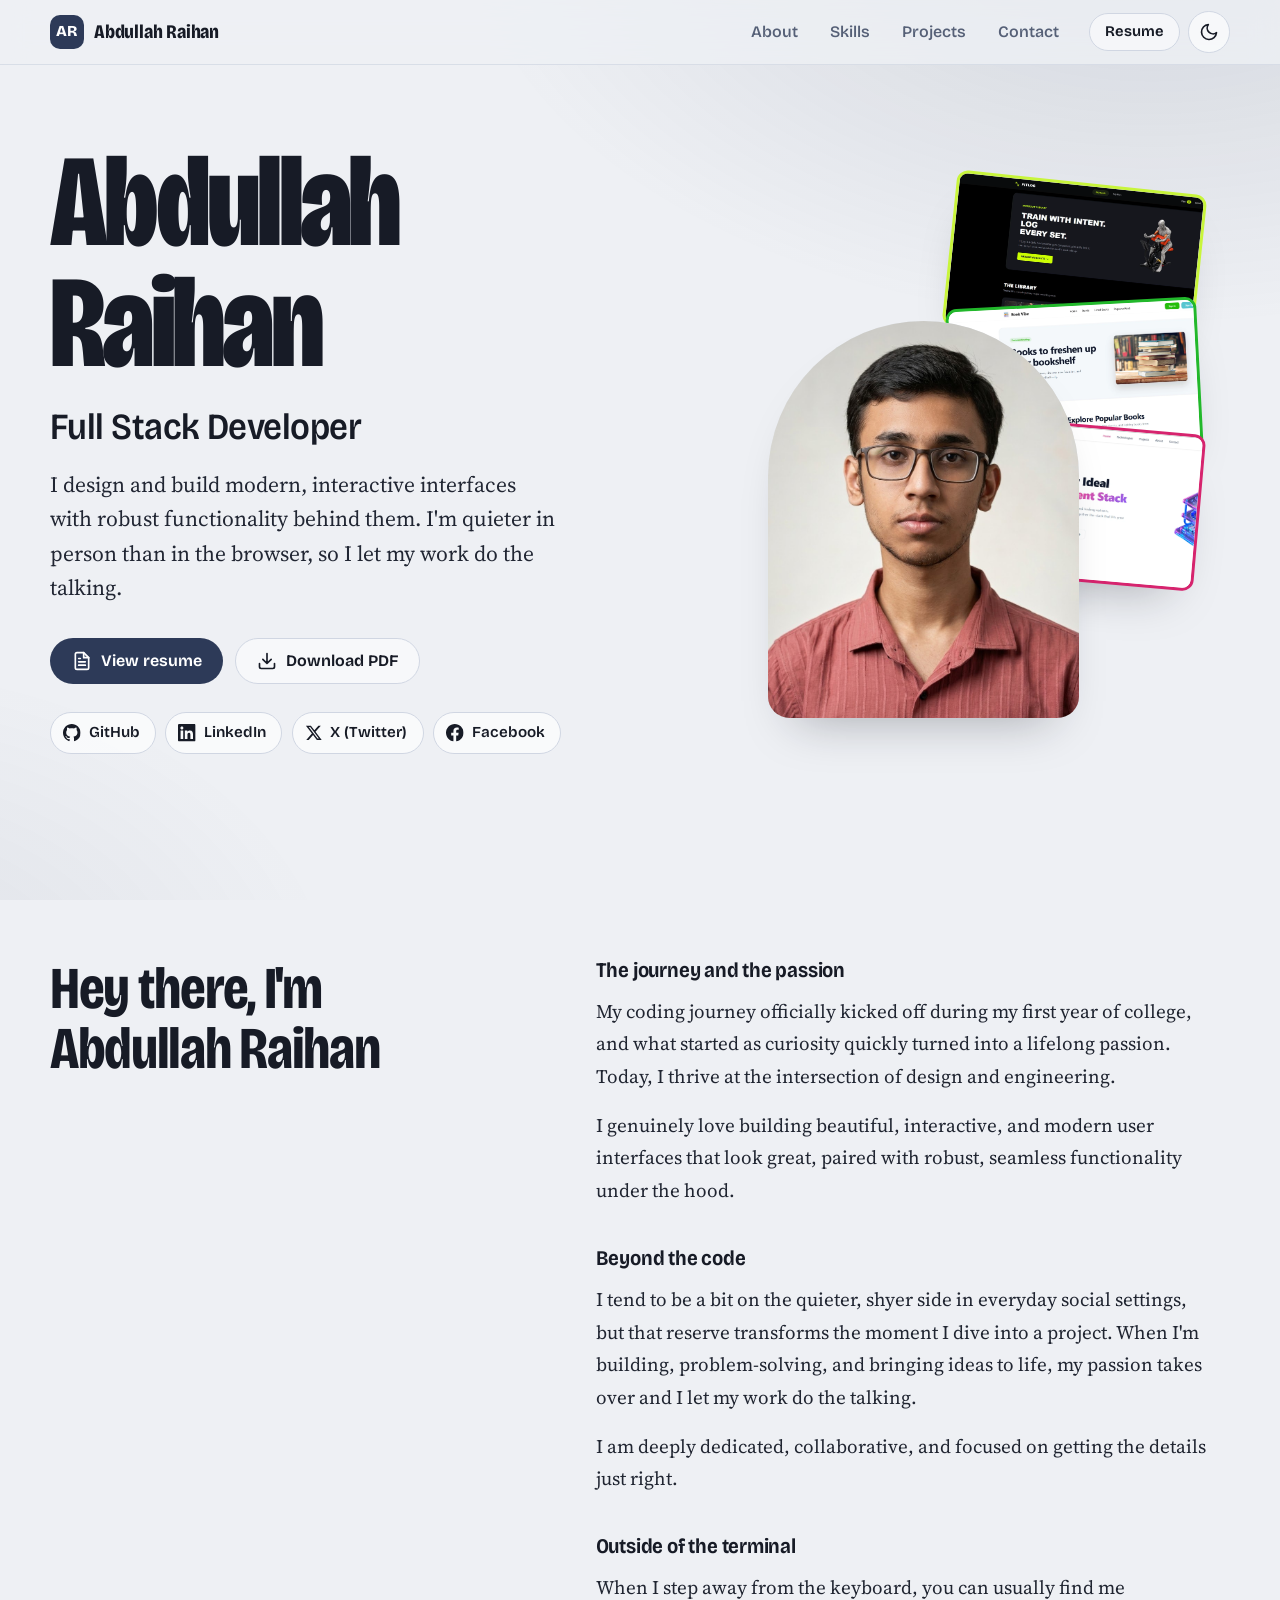
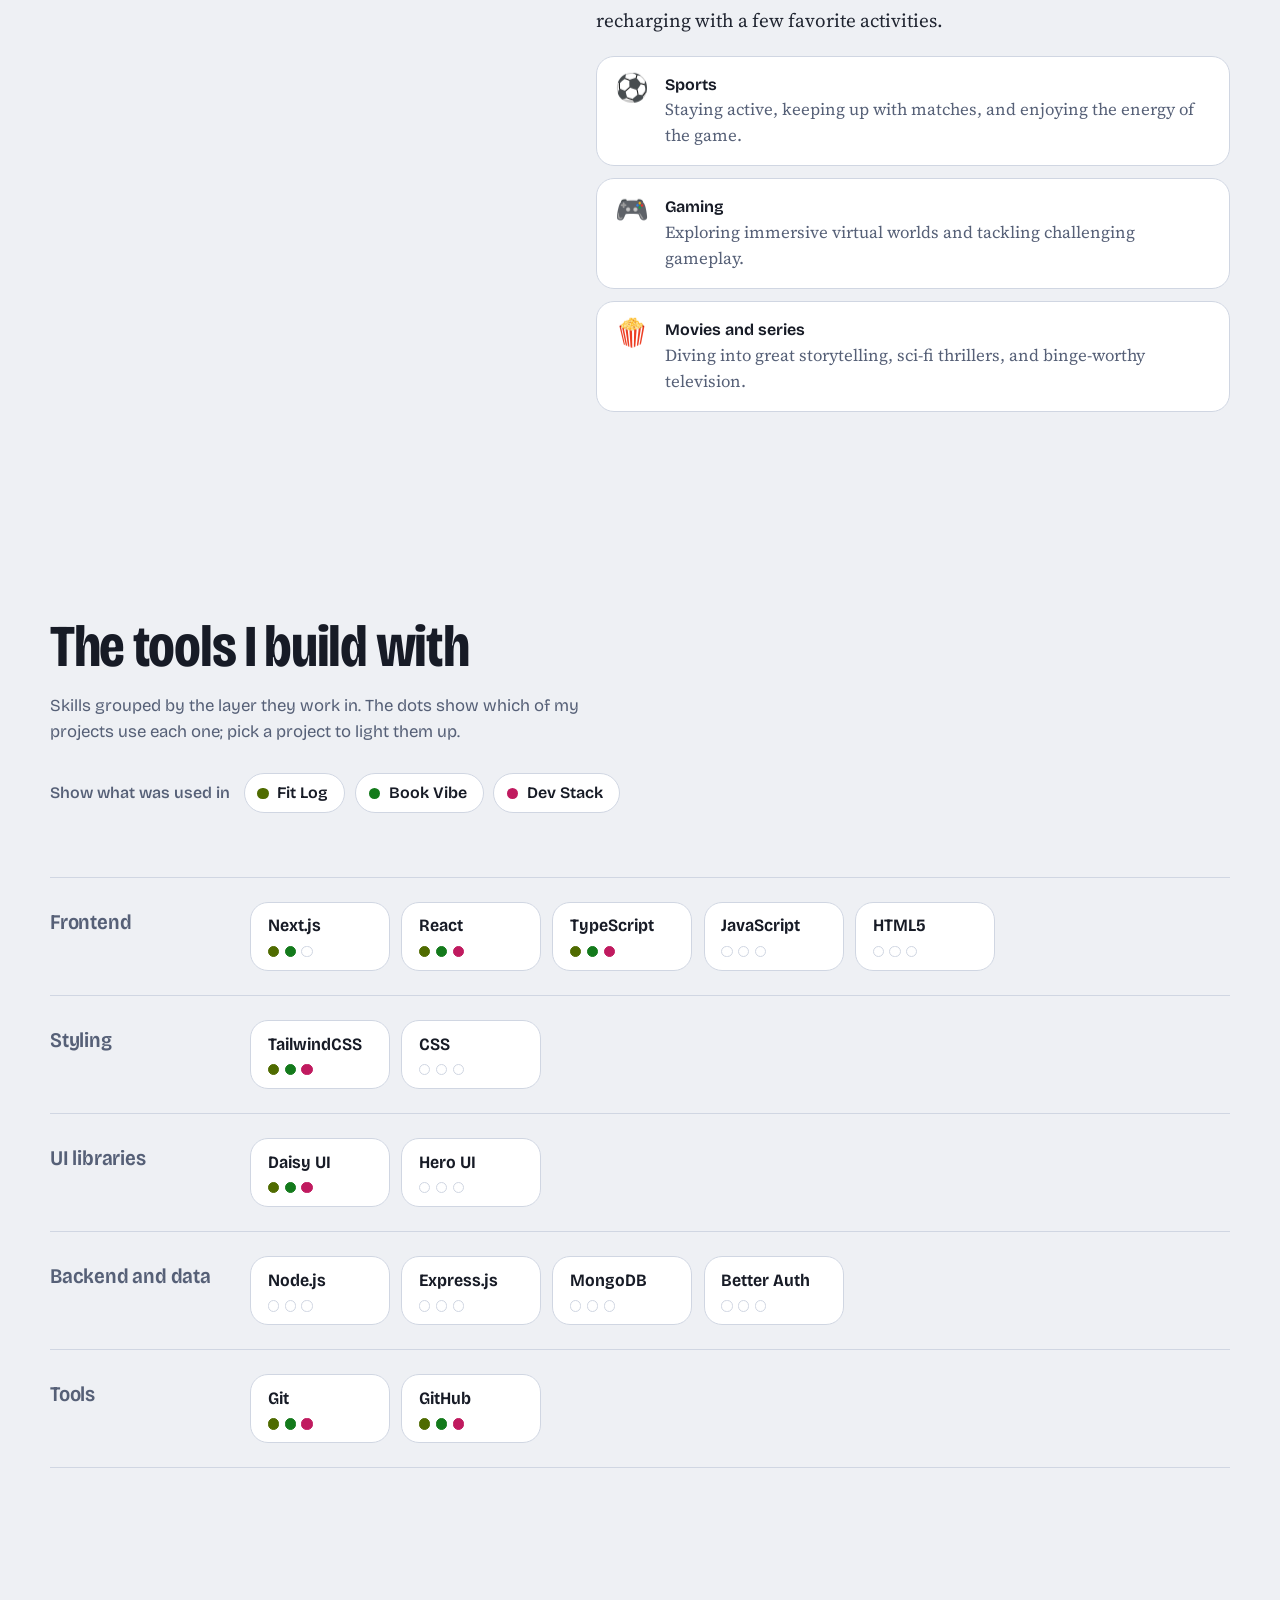
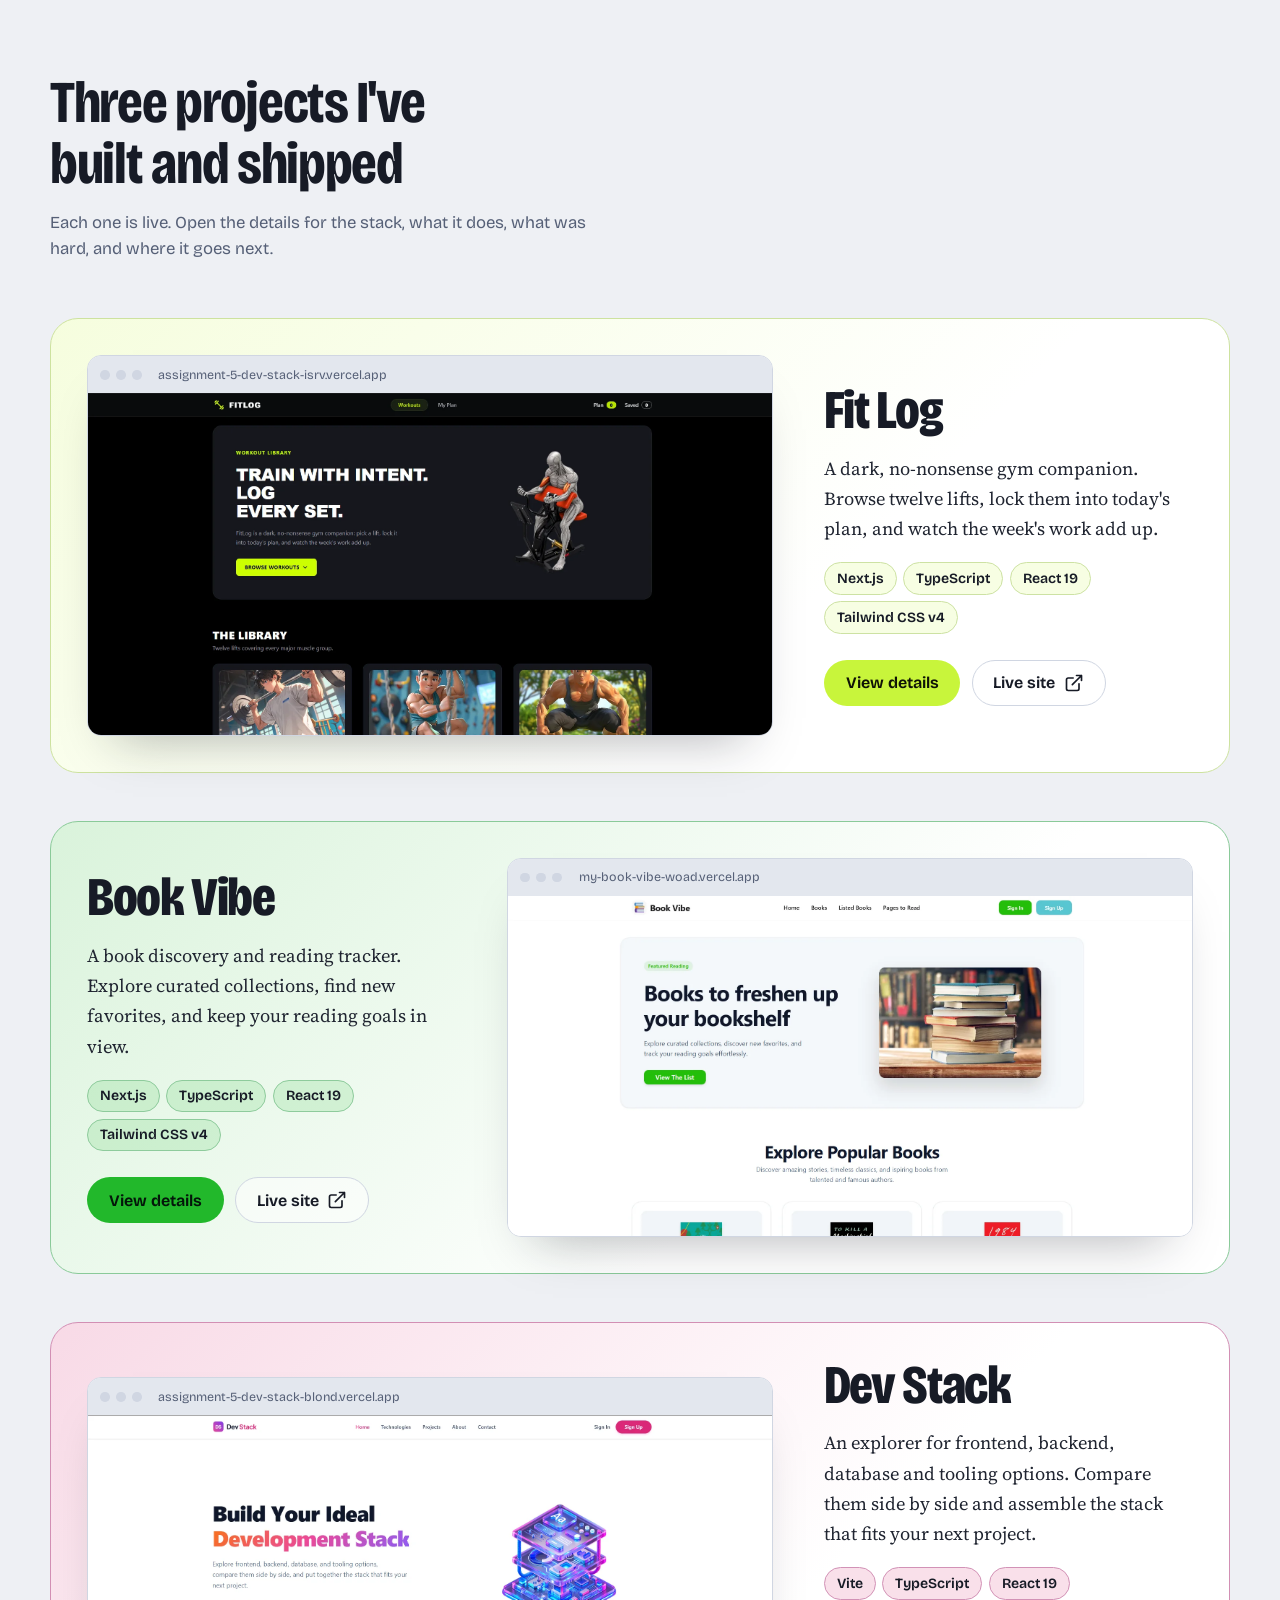
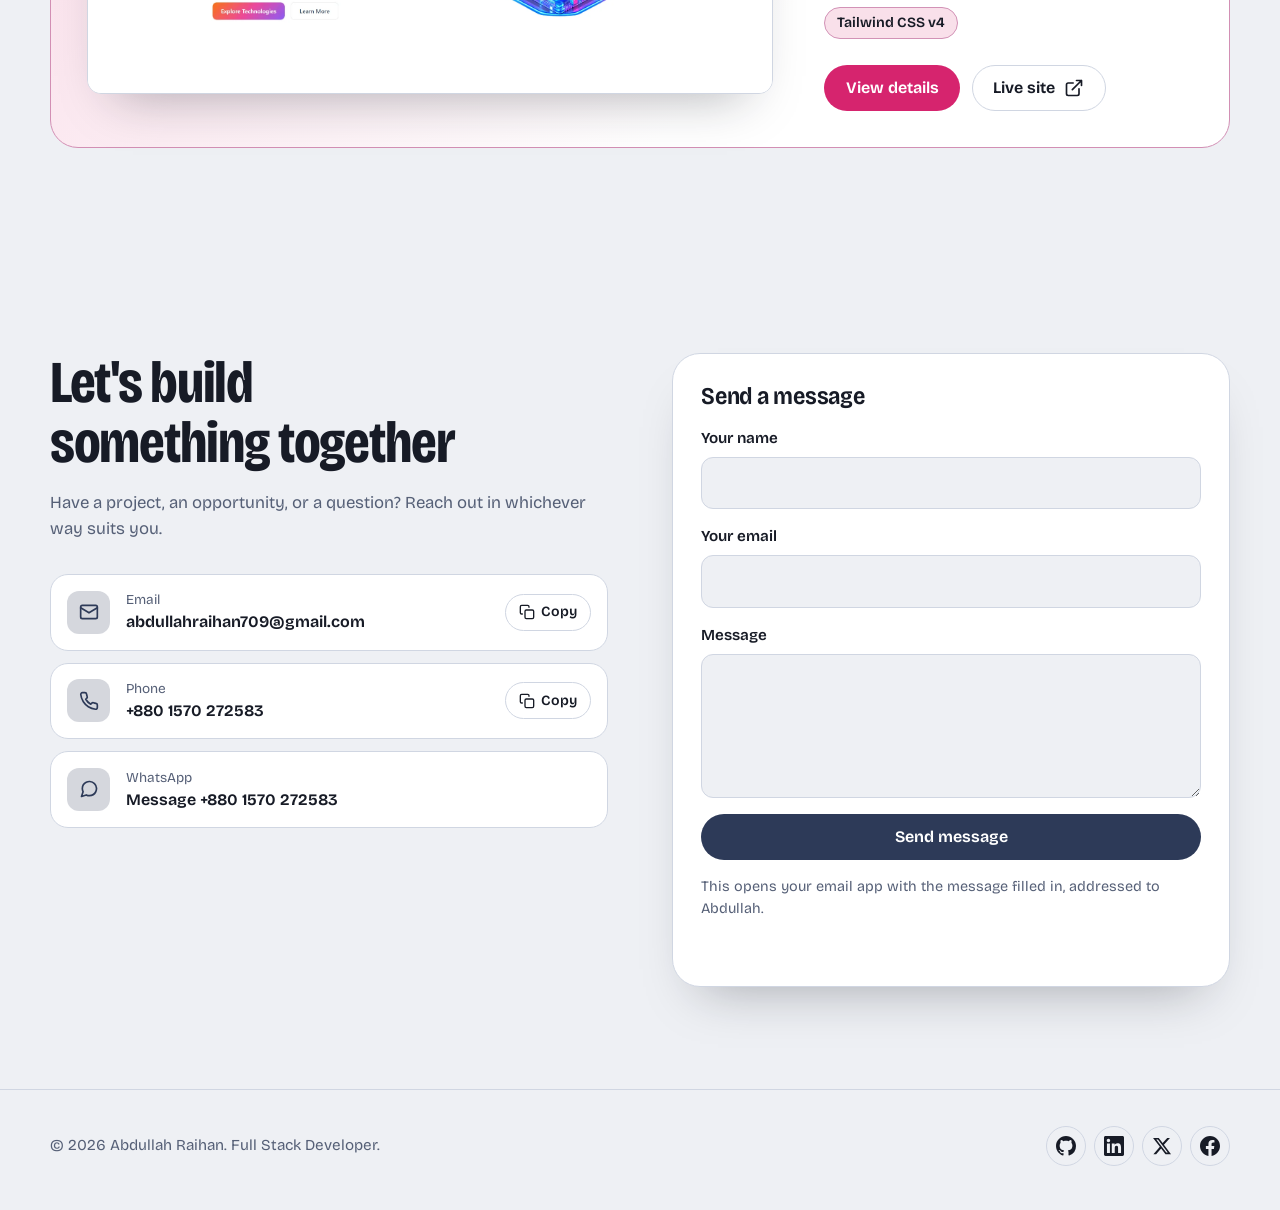
==== public/index.html @ cc7318bb "Version-1" ====
<!doctype html>
<html lang="en" data-theme="dark" data-accent="neutral">
<head>
  <meta charset="utf-8">
  <meta name="viewport" content="width=device-width, initial-scale=1">
  <title>Abdullah Raihan | Full Stack Developer</title>
  <meta name="description" content="Portfolio of Abdullah Raihan, a Full Stack Developer who builds modern, interactive interfaces with Next.js, React and TypeScript. See Fit Log, Book Vibe and Dev Stack.">
  <meta name="theme-color" content="#12151d">
  <meta property="og:type" content="website">
  <meta property="og:title" content="Abdullah Raihan | Full Stack Developer">
  <meta property="og:description" content="Modern, interactive interfaces with robust functionality behind them. Projects: Fit Log, Book Vibe, Dev Stack.">
  <meta name="twitter:card" content="summary">
  <link rel="icon" href="data:image/svg+xml,%3Csvg xmlns='http://www.w3.org/2000/svg' viewBox='0 0 64 64'%3E%3Crect width='64' height='64' rx='14' fill='%232d3a58'/%3E%3Ctext x='32' y='43' font-family='Arial,sans-serif' font-size='30' font-weight='700' text-anchor='middle' fill='white'%3EAR%3C/text%3E%3C/svg%3E">

  <script>
    /* Set the theme before first paint so there is no flash. */
    (function () {
      try {
        var t = localStorage.getItem("theme");
        if (!t) t = matchMedia("(prefers-color-scheme: light)").matches ? "light" : "dark";
        document.documentElement.dataset.theme = t;
      } catch (e) {}
    })();
  </script>
  <link rel="preconnect" href="https://fonts.googleapis.com">
  <link rel="preconnect" href="https://fonts.gstatic.com" crossorigin>
  <link href="https://fonts.googleapis.com/css2?family=Bricolage+Grotesque:opsz,wdth,wght@12..96,75..100,200..800&family=Source+Serif+4:opsz,wght@8..60,400..700&display=swap" rel="stylesheet">
  <link rel="stylesheet" href="assets/styles.css">

  <script type="application/ld+json">
  {
    "@context": "https://schema.org",
    "@type": "Person",
    "name": "Abdullah Raihan",
    "jobTitle": "Full Stack Developer",
    "email": "mailto:abdullahraihan709@gmail.com",
    "image": "My-Profile-photo.jpg",
    "sameAs": [
      "https://github.com/abdullahraihan709-maker",
      "https://www.linkedin.com/in/abdullah-raihan-bd",
      "https://x.com/AbDuLlAhRM07",
      "https://www.facebook.com/abdullah.raihan.5055"
    ]
  }
  </script>
</head>
<body>
  <svg id="sprite" xmlns="http://www.w3.org/2000/svg" width="0" height="0" style="position:absolute" aria-hidden="true" focusable="false">
    <symbol id="i-github" viewBox="0 0 16 16"><path d="M8 0C3.58 0 0 3.58 0 8c0 3.54 2.29 6.53 5.47 7.59.4.07.55-.17.55-.38 0-.19-.01-.82-.01-1.49-2.01.37-2.53-.49-2.69-.94-.09-.23-.48-.94-.82-1.13-.28-.15-.68-.52-.01-.53.63-.01 1.08.58 1.23.82.72 1.21 1.87.87 2.33.66.07-.52.28-.87.51-1.07-1.78-.2-3.64-.89-3.64-3.95 0-.87.31-1.59.82-2.15-.08-.2-.36-1.02.08-2.12 0 0 .67-.21 2.2.82.64-.18 1.32-.27 2-.27.68 0 1.36.09 2 .27 1.53-1.04 2.2-.82 2.2-.82.44 1.1.16 1.92.08 2.12.51.56.82 1.27.82 2.15 0 3.07-1.87 3.75-3.65 3.95.29.25.54.73.54 1.48 0 1.07-.01 1.93-.01 2.2 0 .21.15.46.55.38A8.013 8.013 0 0016 8c0-4.42-3.58-8-8-8z"/></symbol>
    <symbol id="i-linkedin" viewBox="0 0 24 24"><path d="M20.447 20.452h-3.554v-5.569c0-1.328-.027-3.037-1.852-3.037-1.853 0-2.136 1.445-2.136 2.939v5.667H9.351V9h3.414v1.561h.046c.477-.9 1.637-1.85 3.37-1.85 3.601 0 4.267 2.37 4.267 5.455v6.286zM5.337 7.433c-1.144 0-2.063-.926-2.063-2.065 0-1.138.92-2.063 2.063-2.063 1.14 0 2.064.925 2.064 2.063 0 1.139-.925 2.065-2.064 2.065zm1.782 13.019H3.555V9h3.564v11.452zM22.225 0H1.771C.792 0 0 .774 0 1.729v20.542C0 23.227.792 24 1.771 24h20.451C23.2 24 24 23.227 24 22.271V1.729C24 .774 23.2 0 22.222 0h.003z"/></symbol>
    <symbol id="i-x" viewBox="0 0 24 24"><path d="M18.244 2.25h3.308l-7.227 8.26 8.502 11.24H16.17l-5.214-6.817L4.99 21.75H1.68l7.73-8.835L1.254 2.25H8.08l4.713 6.231zm-1.161 17.52h1.833L7.084 4.126H5.117z"/></symbol>
    <symbol id="i-facebook" viewBox="0 0 24 24"><path d="M24 12.073c0-6.627-5.373-12-12-12s-12 5.373-12 12c0 5.99 4.388 10.954 10.125 11.854v-8.385H7.078v-3.47h3.047V9.43c0-3.007 1.792-4.669 4.533-4.669 1.312 0 2.686.235 2.686.235v2.953H15.83c-1.491 0-1.956.925-1.956 1.874v2.25h3.328l-.532 3.47h-2.796v8.385C19.612 23.027 24 18.062 24 12.073z"/></symbol>
    <symbol id="i-mail" viewBox="0 0 24 24"><rect x="2" y="4" width="20" height="16" rx="2"/><path d="m22 7-10 6L2 7"/></symbol>
    <symbol id="i-phone" viewBox="0 0 24 24"><path d="M22 16.92v3a2 2 0 0 1-2.18 2 19.79 19.79 0 0 1-8.63-3.07 19.5 19.5 0 0 1-6-6 19.79 19.79 0 0 1-3.07-8.67A2 2 0 0 1 4.11 2h3a2 2 0 0 1 2 1.72 12.84 12.84 0 0 0 .7 2.81 2 2 0 0 1-.45 2.11L8.09 9.91a16 16 0 0 0 6 6l1.27-1.27a2 2 0 0 1 2.11-.45 12.84 12.84 0 0 0 2.81.7A2 2 0 0 1 22 16.92z"/></symbol>
    <symbol id="i-chat" viewBox="0 0 24 24"><path d="M21 11.5a8.38 8.38 0 0 1-.9 3.8 8.5 8.5 0 0 1-7.6 4.7 8.38 8.38 0 0 1-3.8-.9L3 21l1.9-5.7a8.38 8.38 0 0 1-.9-3.8 8.5 8.5 0 0 1 4.7-7.6 8.38 8.38 0 0 1 3.8-.9h.5a8.48 8.48 0 0 1 8 8v.5z"/></symbol>
    <symbol id="i-sun" viewBox="0 0 24 24"><circle cx="12" cy="12" r="4"/><path d="M12 2v2M12 20v2M4.93 4.93l1.41 1.41M17.66 17.66l1.41 1.41M2 12h2M20 12h2M6.34 17.66l-1.41 1.41M19.07 4.93l-1.41 1.41"/></symbol>
    <symbol id="i-moon" viewBox="0 0 24 24"><path d="M21 12.79A9 9 0 1 1 11.21 3 7 7 0 0 0 21 12.79z"/></symbol>
    <symbol id="i-menu" viewBox="0 0 24 24"><path d="M3 6h18M3 12h18M3 18h18"/></symbol>
    <symbol id="i-close" viewBox="0 0 24 24"><path d="M18 6 6 18M6 6l12 12"/></symbol>
    <symbol id="i-external" viewBox="0 0 24 24"><path d="M18 13v6a2 2 0 0 1-2 2H5a2 2 0 0 1-2-2V8a2 2 0 0 1 2-2h6M15 3h6v6M10 14 21 3"/></symbol>
    <symbol id="i-copy" viewBox="0 0 24 24"><rect x="9" y="9" width="13" height="13" rx="2"/><path d="M5 15H4a2 2 0 0 1-2-2V4a2 2 0 0 1 2-2h9a2 2 0 0 1 2 2v1"/></symbol>
    <symbol id="i-check" viewBox="0 0 24 24"><path d="M20 6 9 17l-5-5"/></symbol>
    <symbol id="i-download" viewBox="0 0 24 24"><path d="M21 15v4a2 2 0 0 1-2 2H5a2 2 0 0 1-2-2v-4M7 10l5 5 5-5M12 15V3"/></symbol>
    <symbol id="i-file" viewBox="0 0 24 24"><path d="M14 2H6a2 2 0 0 0-2 2v16a2 2 0 0 0 2 2h12a2 2 0 0 0 2-2V8z"/><path d="M14 2v6h6M16 13H8M16 17H8M10 9H8"/></symbol>
    <symbol id="i-up" viewBox="0 0 24 24"><path d="M12 19V5M5 12l7-7 7 7"/></symbol>
    <symbol id="i-back" viewBox="0 0 24 24"><path d="M19 12H5M12 19l-7-7 7-7"/></symbol>
  </svg>

  <a class="skip" href="#main">Skip to content</a>

  <header class="nav" data-nav>
    <div class="container nav__inner">
      <a class="brand" href="#home" aria-label="Abdullah Raihan, back to top">
        <span class="brand__mark" aria-hidden="true">AR</span>
        <span>Abdullah Raihan</span>
      </a>

      <ul class="nav__links" id="site-menu">
        <li><a href="#about">About</a></li>
        <li><a href="#skills">Skills</a></li>
        <li><a href="#projects">Projects</a></li>
        <li><a href="#contact">Contact</a></li>
      </ul>

      <div class="nav__actions">
        <a class="btn btn--ghost btn--small nav__resume" href="Abdullah-Raihan-Resume.pdf" target="_blank" rel="noopener">Resume</a>
        <button class="icon-btn theme-toggle" type="button" data-theme-toggle aria-label="Dark theme" aria-pressed="true">
          <svg class="icon icon--sun" aria-hidden="true"><use href="#i-sun"/></svg>
          <svg class="icon icon--moon" aria-hidden="true"><use href="#i-moon"/></svg>
        </button>
        <button class="icon-btn menu-btn" type="button" data-menu-toggle aria-expanded="false" aria-controls="site-menu" aria-label="Menu">
          <svg class="icon icon--menu" aria-hidden="true"><use href="#i-menu"/></svg>
          <svg class="icon icon--close" aria-hidden="true"><use href="#i-close"/></svg>
        </button>
      </div>
    </div>
  </header>

  <main id="main">
    <!-- Hero -->
    <section class="hero" id="home" data-accent-zone="neutral" data-nav-section>
      <div class="container hero__grid">
        <div class="hero__copy">
          <h1 class="display hero__name"><span>Abdullah</span><span>Raihan</span></h1>
          <p class="hero__role">Full Stack Developer</p>
          <p class="lede">I design and build modern, interactive interfaces with robust functionality behind them. I'm quieter in person than in the browser, so I let my work do the talking.</p>

          <div class="hero__actions">
            <a class="btn btn--primary" href="Abdullah-Raihan-Resume.pdf" target="_blank" rel="noopener">
              <svg class="icon" aria-hidden="true"><use href="#i-file"/></svg>View resume
            </a>
            <a class="btn btn--ghost" href="Abdullah-Raihan-Resume.pdf" download="Abdullah-Raihan-Resume.pdf">
              <svg class="icon" aria-hidden="true"><use href="#i-download"/></svg>Download PDF
            </a>
          </div>

          <ul class="social" aria-label="Social links">
            <li><a href="https://github.com/abdullahraihan709-maker" target="_blank" rel="noopener"><svg class="icon icon--fill" aria-hidden="true"><use href="#i-github"/></svg>GitHub</a></li>
            <li><a href="https://www.linkedin.com/in/abdullah-raihan-bd" target="_blank" rel="noopener"><svg class="icon icon--fill" aria-hidden="true"><use href="#i-linkedin"/></svg>LinkedIn</a></li>
            <li><a href="https://x.com/AbDuLlAhRM07" target="_blank" rel="noopener"><svg class="icon icon--fill" aria-hidden="true"><use href="#i-x"/></svg>X (Twitter)</a></li>
            <li><a href="https://www.facebook.com/abdullah.raihan.5055" target="_blank" rel="noopener"><svg class="icon icon--fill" aria-hidden="true"><use href="#i-facebook"/></svg>Facebook</a></li>
          </ul>
        </div>

        <div class="hero__visual">
          <a class="peek peek--1" href="#project-fitlog" data-project="fitlog" aria-label="Jump to the Fit Log project">
            <img src="Project-1-image.webp" alt="" width="1893" height="946">
          </a>
          <a class="peek peek--2" href="#project-bookvibe" data-project="bookvibe" aria-label="Jump to the Book Vibe project">
            <img src="Project-2-image.webp" alt="" width="1891" height="942">
          </a>
          <a class="peek peek--3" href="#project-devstack" data-project="devstack" aria-label="Jump to the Dev Stack project">
            <img src="Project-3-image.webp" alt="" width="1895" height="770">
          </a>
          <figure class="portrait">
            <img src="My-Profile-photo.jpg" alt="Portrait of Abdullah Raihan, wearing glasses and a coral striped shirt" width="896" height="1200" fetchpriority="high">
          </figure>
        </div>
      </div>
    </section>

    <!-- About -->
    <section class="section" id="about" data-accent-zone="neutral" data-nav-section>
      <div class="container about__grid">
        <div class="about__head">
          <h2>Hey there, I'm Abdullah Raihan</h2>
        </div>

        <div class="prose">
          <div class="about__block">
            <h3>The journey and the passion</h3>
            <p>My coding journey officially kicked off during my first year of college, and what started as curiosity quickly turned into a lifelong passion. Today, I thrive at the intersection of design and engineering.</p>
            <p>I genuinely love building beautiful, interactive, and modern user interfaces that look great, paired with robust, seamless functionality under the hood.</p>
          </div>

          <div class="about__block">
            <h3>Beyond the code</h3>
            <p>I tend to be a bit on the quieter, shyer side in everyday social settings, but that reserve transforms the moment I dive into a project. When I'm building, problem-solving, and bringing ideas to life, my passion takes over and I let my work do the talking.</p>
            <p>I am deeply dedicated, collaborative, and focused on getting the details just right.</p>
          </div>

          <div class="about__block">
            <h3>Outside of the terminal</h3>
            <p>When I step away from the keyboard, you can usually find me recharging with a few favorite activities.</p>
            <ul class="hobbies">
              <li><span class="emoji" aria-hidden="true">⚽</span><div><strong>Sports</strong><span>Staying active, keeping up with matches, and enjoying the energy of the game.</span></div></li>
              <li><span class="emoji" aria-hidden="true">🎮</span><div><strong>Gaming</strong><span>Exploring immersive virtual worlds and tackling challenging gameplay.</span></div></li>
              <li><span class="emoji" aria-hidden="true">🍿</span><div><strong>Movies and series</strong><span>Diving into great storytelling, sci-fi thrillers, and binge-worthy television.</span></div></li>
            </ul>
          </div>
        </div>
      </div>
    </section>

    <!-- Skills -->
    <section class="section" id="skills" data-accent-zone="neutral" data-nav-section data-skills>
      <div class="container">
        <div class="section__head">
          <h2>The tools I build with</h2>
          <p class="section__intro">Skills grouped by the layer they work in. The dots show which of my projects use each one; pick a project to light them up.</p>
        </div>

        <div class="legend" role="group" aria-label="Filter skills by project">
          <span class="legend__label">Show what was used in</span>
          <button class="pick" type="button" data-pick="fitlog" data-project="fitlog" aria-pressed="false">Fit Log</button>
          <button class="pick" type="button" data-pick="bookvibe" data-project="bookvibe" aria-pressed="false">Book Vibe</button>
          <button class="pick" type="button" data-pick="devstack" data-project="devstack" aria-pressed="false">Dev Stack</button>
        </div>
        <p class="skills__status" data-skills-status role="status" aria-live="polite"></p>

        <ul class="stack">
          <li class="stack__row">
            <h3 class="stack__label">Frontend</h3>
            <ul class="tiles">
              <li class="tile" data-used="fitlog bookvibe"><span class="tile__name">Next.js</span><span class="tile__dots" aria-hidden="true"></span></li>
              <li class="tile" data-used="fitlog bookvibe devstack"><span class="tile__name">React</span><span class="tile__dots" aria-hidden="true"></span></li>
              <li class="tile" data-used="fitlog bookvibe devstack"><span class="tile__name">TypeScript</span><span class="tile__dots" aria-hidden="true"></span></li>
              <li class="tile" data-used=""><span class="tile__name">JavaScript</span><span class="tile__dots" aria-hidden="true"></span></li>
              <li class="tile" data-used=""><span class="tile__name">HTML5</span><span class="tile__dots" aria-hidden="true"></span></li>
            </ul>
          </li>
          <li class="stack__row">
            <h3 class="stack__label">Styling</h3>
            <ul class="tiles">
              <li class="tile" data-used="fitlog bookvibe devstack"><span class="tile__name">TailwindCSS</span><span class="tile__dots" aria-hidden="true"></span></li>
              <li class="tile" data-used=""><span class="tile__name">CSS</span><span class="tile__dots" aria-hidden="true"></span></li>
            </ul>
          </li>
          <li class="stack__row">
            <h3 class="stack__label">UI libraries</h3>
            <ul class="tiles">
              <li class="tile" data-used="fitlog bookvibe devstack"><span class="tile__name">Daisy UI</span><span class="tile__dots" aria-hidden="true"></span></li>
              <li class="tile" data-used=""><span class="tile__name">Hero UI</span><span class="tile__dots" aria-hidden="true"></span></li>
            </ul>
          </li>
          <li class="stack__row">
            <h3 class="stack__label">Backend and data</h3>
            <ul class="tiles">
              <li class="tile" data-used=""><span class="tile__name">Node.js</span><span class="tile__dots" aria-hidden="true"></span></li>
              <li class="tile" data-used=""><span class="tile__name">Express.js</span><span class="tile__dots" aria-hidden="true"></span></li>
              <li class="tile" data-used=""><span class="tile__name">MongoDB</span><span class="tile__dots" aria-hidden="true"></span></li>
              <li class="tile" data-used=""><span class="tile__name">Better Auth</span><span class="tile__dots" aria-hidden="true"></span></li>
            </ul>
          </li>
          <li class="stack__row">
            <h3 class="stack__label">Tools</h3>
            <ul class="tiles">
              <li class="tile" data-used="fitlog bookvibe devstack"><span class="tile__name">Git</span><span class="tile__dots" aria-hidden="true"></span></li>
              <li class="tile" data-used="fitlog bookvibe devstack"><span class="tile__name">GitHub</span><span class="tile__dots" aria-hidden="true"></span></li>
            </ul>
          </li>
        </ul>
      </div>
    </section>

    <!-- Projects -->
    <section class="section" id="projects" data-nav-section>
      <div class="container">
        <div class="section__head">
          <h2>Three projects I've built and shipped</h2>
          <p class="section__intro">Each one is live. Open the details for the stack, what it does, what was hard, and where it goes next.</p>
        </div>

        <div class="projects">
          <article class="project" id="project-fitlog" data-project="fitlog" data-accent-zone="fitlog">
            <a class="project__shot" href="projects/fitlog.html" tabindex="-1" aria-hidden="true" data-tilt>
              <div class="frame">
                <div class="frame__bar"><i></i><i></i><i></i><span class="frame__url">assignment-5-dev-stack-isrv.vercel.app</span></div>
                <picture>
                  <source srcset="Project-1-image.webp" type="image/webp">
                  <img src="Project-1-image.png" width="1893" height="946" loading="lazy" alt="">
                </picture>
              </div>
            </a>
            <div class="project__body">
              <h3 class="project__title">Fit Log</h3>
              <p class="project__text">A dark, no-nonsense gym companion. Browse twelve lifts, lock them into today's plan, and watch the week's work add up.</p>
              <ul class="chips" aria-label="Main technologies">
                <li>Next.js</li><li>TypeScript</li><li>React 19</li><li>Tailwind CSS v4</li>
              </ul>
              <div class="project__actions">
                <a class="btn btn--primary" href="projects/fitlog.html">View details<span class="sr"> for Fit Log</span></a>
                <a class="btn btn--ghost" href="https://assignment-5-dev-stack-isrv.vercel.app/" target="_blank" rel="noopener">Live site<span class="sr"> for Fit Log</span><svg class="icon" aria-hidden="true"><use href="#i-external"/></svg></a>
              </div>
            </div>
          </article>

          <article class="project" id="project-bookvibe" data-project="bookvibe" data-accent-zone="bookvibe">
            <a class="project__shot" href="projects/book-vibe.html" tabindex="-1" aria-hidden="true" data-tilt>
              <div class="frame">
                <div class="frame__bar"><i></i><i></i><i></i><span class="frame__url">my-book-vibe-woad.vercel.app</span></div>
                <picture>
                  <source srcset="Project-2-image.webp" type="image/webp">
                  <img src="Project-2-image.png" width="1891" height="942" loading="lazy" alt="">
                </picture>
              </div>
            </a>
            <div class="project__body">
              <h3 class="project__title">Book Vibe</h3>
              <p class="project__text">A book discovery and reading tracker. Explore curated collections, find new favorites, and keep your reading goals in view.</p>
              <ul class="chips" aria-label="Main technologies">
                <li>Next.js</li><li>TypeScript</li><li>React 19</li><li>Tailwind CSS v4</li>
              </ul>
              <div class="project__actions">
                <a class="btn btn--primary" href="projects/book-vibe.html">View details<span class="sr"> for Book Vibe</span></a>
                <a class="btn btn--ghost" href="https://my-book-vibe-woad.vercel.app/" target="_blank" rel="noopener">Live site<span class="sr"> for Book Vibe</span><svg class="icon" aria-hidden="true"><use href="#i-external"/></svg></a>
              </div>
            </div>
          </article>

          <article class="project" id="project-devstack" data-project="devstack" data-accent-zone="devstack">
            <a class="project__shot" href="projects/dev-stack.html" tabindex="-1" aria-hidden="true" data-tilt>
              <div class="frame">
                <div class="frame__bar"><i></i><i></i><i></i><span class="frame__url">assignment-5-dev-stack-blond.vercel.app</span></div>
                <picture>
                  <source srcset="Project-3-image.webp" type="image/webp">
                  <img src="Project-3-image.png" width="1895" height="770" loading="lazy" alt="">
                </picture>
              </div>
            </a>
            <div class="project__body">
              <h3 class="project__title">Dev Stack</h3>
              <p class="project__text">An explorer for frontend, backend, database and tooling options. Compare them side by side and assemble the stack that fits your next project.</p>
              <ul class="chips" aria-label="Main technologies">
                <li>Vite</li><li>TypeScript</li><li>React 19</li><li>Tailwind CSS v4</li>
              </ul>
              <div class="project__actions">
                <a class="btn btn--primary" href="projects/dev-stack.html">View details<span class="sr"> for Dev Stack</span></a>
                <a class="btn btn--ghost" href="https://assignment-5-dev-stack-blond.vercel.app/" target="_blank" rel="noopener">Live site<span class="sr"> for Dev Stack</span><svg class="icon" aria-hidden="true"><use href="#i-external"/></svg></a>
              </div>
            </div>
          </article>
        </div>
      </div>
    </section>

    <!-- Contact -->
    <section class="section" id="contact" data-accent-zone="neutral" data-nav-section>
      <div class="container contact__grid">
        <div>
          <h2>Let's build something together</h2>
          <p class="section__intro">Have a project, an opportunity, or a question? Reach out in whichever way suits you.</p>

          <ul class="reach">
            <li>
              <span class="reach__icon"><svg class="icon" aria-hidden="true"><use href="#i-mail"/></svg></span>
              <div class="reach__text">
                <span class="reach__label">Email</span>
                <a class="reach__value" href="mailto:abdullahraihan709@gmail.com">abdullahraihan709@gmail.com</a>
              </div>
              <button class="copy" type="button" data-copy="abdullahraihan709@gmail.com" aria-label="Copy email address">
                <svg class="icon icon--copy" aria-hidden="true"><use href="#i-copy"/></svg>
                <svg class="icon icon--check" aria-hidden="true"><use href="#i-check"/></svg>
                <span data-copy-label>Copy</span>
              </button>
            </li>
            <li>
              <span class="reach__icon"><svg class="icon" aria-hidden="true"><use href="#i-phone"/></svg></span>
              <div class="reach__text">
                <span class="reach__label">Phone</span>
                <a class="reach__value" href="tel:+8801570272583">+880 1570 272583</a>
              </div>
              <button class="copy" type="button" data-copy="+8801570272583" aria-label="Copy phone number">
                <svg class="icon icon--copy" aria-hidden="true"><use href="#i-copy"/></svg>
                <svg class="icon icon--check" aria-hidden="true"><use href="#i-check"/></svg>
                <span data-copy-label>Copy</span>
              </button>
            </li>
            <li>
              <span class="reach__icon"><svg class="icon" aria-hidden="true"><use href="#i-chat"/></svg></span>
              <div class="reach__text">
                <span class="reach__label">WhatsApp</span>
                <a class="reach__value" href="https://wa.me/8801570272583" target="_blank" rel="noopener">Message +880 1570 272583</a>
              </div>
            </li>
          </ul>
        </div>

        <form class="form" data-contact-form novalidate>
          <h3>Send a message</h3>
          <div class="field">
            <label for="f-name">Your name</label>
            <input id="f-name" name="name" type="text" autocomplete="name" required>
          </div>
          <div class="field">
            <label for="f-email">Your email</label>
            <input id="f-email" name="email" type="email" autocomplete="email" required>
          </div>
          <div class="field">
            <label for="f-message">Message</label>
            <textarea id="f-message" name="message" required></textarea>
          </div>
          <button class="btn btn--primary" type="submit">Send message</button>
          <p class="form__note">This opens your email app with the message filled in, addressed to Abdullah.</p>
          <p class="form__status" role="status" aria-live="polite" data-form-status></p>
        </form>
      </div>
    </section>
  </main>

  <footer class="footer">
    <div class="container footer__inner">
      <p>&copy; <span data-year>2026</span> Abdullah Raihan. Full Stack Developer.</p>
      <ul class="footer__links" aria-label="Social links">
        <li><a href="https://github.com/abdullahraihan709-maker" target="_blank" rel="noopener" aria-label="GitHub"><svg class="icon icon--fill" aria-hidden="true"><use href="#i-github"/></svg></a></li>
        <li><a href="https://www.linkedin.com/in/abdullah-raihan-bd" target="_blank" rel="noopener" aria-label="LinkedIn"><svg class="icon icon--fill" aria-hidden="true"><use href="#i-linkedin"/></svg></a></li>
        <li><a href="https://x.com/AbDuLlAhRM07" target="_blank" rel="noopener" aria-label="X (Twitter)"><svg class="icon icon--fill" aria-hidden="true"><use href="#i-x"/></svg></a></li>
        <li><a href="https://www.facebook.com/abdullah.raihan.5055" target="_blank" rel="noopener" aria-label="Facebook"><svg class="icon icon--fill" aria-hidden="true"><use href="#i-facebook"/></svg></a></li>
      </ul>
    </div>
  </footer>

  <button class="icon-btn totop" type="button" data-totop hidden aria-label="Back to top">
    <svg class="icon" aria-hidden="true"><use href="#i-up"/></svg>
  </button>

  <script src="assets/main.js" defer></script>
</body>
</html>
---- public/assets/styles.css ----
/* ==========================================================================
   Abdullah Raihan — portfolio
   Idea: the page is quiet and neutral until a project appears; then the
   accent colour (and the glow behind everything) takes on that project's colour.
   ========================================================================== */

@property --accent      { syntax: "<color>"; inherits: true; initial-value: #c9d3ec; }
@property --on-accent   { syntax: "<color>"; inherits: true; initial-value: #141a26; }
@property --accent-ink  { syntax: "<color>"; inherits: true; initial-value: #c9d3ec; }

/* ---------- Tokens ---------- */
:root {
  color-scheme: dark light;
  --font-display: "Bricolage Grotesque", ui-sans-serif, system-ui, "Segoe UI", Roboto, "Helvetica Neue", Arial, sans-serif;
  --font-text: "Source Serif 4", "Iowan Old Style", "Palatino Linotype", Georgia, serif;

  --radius-s: 10px;
  --radius-m: 18px;
  --radius-l: 28px;
  --gutter: clamp(1rem, 4vw, 2rem);
  --maxw: 1180px;
  --nav-h: 4rem;
}

:root[data-theme="dark"] {
  --bg: #12151d;
  --surface: #1a1f2b;
  --surface-2: #232a39;
  --text: #eceff6;
  --muted: #a2abc0;
  --line: #2d3547;
  --shadow: 0 30px 60px -28px rgb(0 0 0 / 0.65);
  --glow-1: 20%;
  --glow-2: 11%;

  --c-neutral: #c9d3ec;  --c-neutral-on: #141a26;  --c-neutral-ink: #c9d3ec;
  --c-fitlog: #c8f53b;   --c-fitlog-on: #0f1306;   --c-fitlog-ink: #c8f53b;
  --c-bookvibe: #2fd23a; --c-bookvibe-on: #04160a; --c-bookvibe-ink: #58e464;
  --c-devstack: #ff5c93; --c-devstack-on: #1c0610; --c-devstack-ink: #ff7aa6;
}

:root[data-theme="light"] {
  --bg: #eef0f4;
  --surface: #ffffff;
  --surface-2: #e3e7ee;
  --text: #171b26;
  --muted: #566077;
  --line: #d0d6e2;
  --shadow: 0 28px 50px -28px rgb(23 27 38 / 0.35);
  --glow-1: 15%;
  --glow-2: 8%;

  --c-neutral: #2d3a58;  --c-neutral-on: #ffffff;  --c-neutral-ink: #2d3a58;
  --c-fitlog: #c8f53b;   --c-fitlog-on: #0f1306;   --c-fitlog-ink: #4f6b00;
  --c-bookvibe: #22b82b; --c-bookvibe-on: #04160a; --c-bookvibe-ink: #137a1b;
  --c-devstack: #d6246e; --c-devstack-on: #ffffff; --c-devstack-ink: #c01a5f;
}

/* The live accent. JS changes data-accent on <html> as sections scroll into view. */
:root {
  --accent: var(--c-neutral);
  --on-accent: var(--c-neutral-on);
  --accent-ink: var(--c-neutral-ink);
  transition: --accent 0.7s ease, --on-accent 0.7s ease, --accent-ink 0.7s ease;
}
:root[data-accent="fitlog"]   { --accent: var(--c-fitlog);   --on-accent: var(--c-fitlog-on);   --accent-ink: var(--c-fitlog-ink); }
:root[data-accent="bookvibe"] { --accent: var(--c-bookvibe); --on-accent: var(--c-bookvibe-on); --accent-ink: var(--c-bookvibe-ink); }
:root[data-accent="devstack"] { --accent: var(--c-devstack); --on-accent: var(--c-devstack-on); --accent-ink: var(--c-devstack-ink); }

/* Anything tagged with a project keeps that project's colours locally. */
[data-project="fitlog"]   { --accent: var(--c-fitlog);   --on-accent: var(--c-fitlog-on);   --accent-ink: var(--c-fitlog-ink); }
[data-project="bookvibe"] { --accent: var(--c-bookvibe); --on-accent: var(--c-bookvibe-on); --accent-ink: var(--c-bookvibe-ink); }
[data-project="devstack"] { --accent: var(--c-devstack); --on-accent: var(--c-devstack-on); --accent-ink: var(--c-devstack-ink); }

/* ---------- Base ---------- */
*, *::before, *::after { box-sizing: border-box; }

html {
  background: var(--bg);
  scroll-behavior: smooth;
  scroll-padding-top: calc(var(--nav-h) + 1rem);
  -webkit-text-size-adjust: 100%;
}

body {
  margin: 0;
  min-height: 100vh;
  color: var(--text);
  font-family: var(--font-display);
  font-size: 1rem;
  line-height: 1.55;
  -webkit-font-smoothing: antialiased;
  text-rendering: optimizeLegibility;
  overflow-x: clip;
}

/* The page glow: it follows the accent. */
body::before {
  content: "";
  position: fixed;
  inset: 0;
  z-index: -1;
  pointer-events: none;
  background:
    radial-gradient(70rem 42rem at 90% -10%, color-mix(in srgb, var(--accent) var(--glow-1), transparent), transparent 62%),
    radial-gradient(52rem 36rem at -12% 112%, color-mix(in srgb, var(--accent) var(--glow-2), transparent), transparent 60%);
}

img, svg { max-width: 100%; }
img { display: block; height: auto; }
a { color: inherit; }
ul, ol { margin: 0; }
p { margin: 0; }
::selection { background: var(--accent); color: var(--on-accent); }

:focus-visible {
  outline: 3px solid var(--accent-ink);
  outline-offset: 3px;
  border-radius: 6px;
}

.sr {
  position: absolute !important;
  width: 1px; height: 1px;
  margin: -1px; padding: 0;
  overflow: hidden;
  clip: rect(0 0 0 0);
  white-space: nowrap;
  border: 0;
}

.skip {
  position: fixed;
  left: 1rem; top: -4rem;
  z-index: 100;
  padding: 0.7rem 1rem;
  border-radius: 999px;
  background: var(--accent);
  color: var(--on-accent);
  font-weight: 700;
  text-decoration: none;
  transition: top 0.2s;
}
.skip:focus { top: 0.75rem; }

.container {
  width: min(100% - var(--gutter) * 2, var(--maxw));
  margin-inline: auto;
}

/* ---------- Type ---------- */
h1, h2, h3 { margin: 0; font-optical-sizing: auto; text-wrap: balance; }

.display {
  font-weight: 800;
  font-stretch: 75%;
  letter-spacing: -0.028em;
  line-height: 0.92;
}

h2 {
  font-size: clamp(2.1rem, 1.2rem + 3.5vw, 3.7rem);
  font-weight: 700;
  font-stretch: 80%;
  letter-spacing: -0.022em;
  line-height: 1.02;
}

h3 {
  font-size: 1.3rem;
  font-weight: 650;
  font-stretch: 90%;
  letter-spacing: -0.01em;
  line-height: 1.2;
}

.prose p {
  font-family: var(--font-text);
  font-size: 1.1875rem;
  line-height: 1.72;
  max-width: 62ch;
  color: color-mix(in srgb, var(--text) 86%, var(--muted));
}
.prose p + p { margin-top: 1rem; }

.lede {
  font-family: var(--font-text);
  font-size: clamp(1.15rem, 1.05rem + 0.5vw, 1.35rem);
  line-height: 1.6;
  max-width: 46ch;
  color: color-mix(in srgb, var(--text) 84%, var(--muted));
}

/* ---------- Icons ---------- */
.icon {
  width: 1.25rem; height: 1.25rem;
  flex: none;
  fill: none;
  stroke: currentColor;
  stroke-width: 2;
  stroke-linecap: round;
  stroke-linejoin: round;
}
.icon--fill { fill: currentColor; stroke: none; }

/* ---------- Buttons ---------- */
.btn {
  display: inline-flex;
  align-items: center;
  justify-content: center;
  gap: 0.55rem;
  min-height: 2.9rem;
  padding: 0.65rem 1.3rem;
  border: 1.5px solid transparent;
  border-radius: 999px;
  font: inherit;
  font-weight: 650;
  line-height: 1.2;
  text-decoration: none;
  cursor: pointer;
  transition: transform 0.2s, background-color 0.2s, border-color 0.2s, color 0.2s, filter 0.2s;
}
.btn:hover { transform: translateY(-1px); }
.btn:active { transform: translateY(0); }

.btn--primary { background: var(--accent); color: var(--on-accent); }
.btn--primary:hover { filter: brightness(1.07); }

.btn--ghost {
  border-color: var(--line);
  background: color-mix(in srgb, var(--surface) 55%, transparent);
  color: var(--text);
}
.btn--ghost:hover { border-color: var(--accent-ink); }

.btn--small { min-height: 2.4rem; padding: 0.4rem 0.95rem; font-size: 0.92rem; }

/* ---------- Navbar ---------- */
.nav {
  position: sticky;
  top: 0;
  z-index: 50;
  background: color-mix(in srgb, var(--bg) 80%, transparent);
  -webkit-backdrop-filter: blur(14px) saturate(1.4);
  backdrop-filter: blur(14px) saturate(1.4);
  border-bottom: 1px solid color-mix(in srgb, var(--line) 70%, transparent);
}
.nav__inner {
  display: flex;
  align-items: center;
  gap: 1rem;
  height: var(--nav-h);
}
.brand {
  display: inline-flex;
  align-items: center;
  gap: 0.65rem;
  font-size: 1.2rem;
  font-weight: 750;
  font-stretch: 82%;
  letter-spacing: -0.01em;
  text-decoration: none;
}
.brand__mark {
  display: grid;
  place-items: center;
  width: 2.1rem; height: 2.1rem;
  border-radius: 10px;
  background: var(--accent);
  color: var(--on-accent);
  font-size: 0.95rem;
  font-weight: 800;
  font-stretch: 100%;
  letter-spacing: 0;
}
.nav__links {
  display: flex;
  gap: 0.2rem;
  margin: 0 0 0 auto;
  padding: 0;
  list-style: none;
}
.nav__links a {
  display: block;
  padding: 0.5rem 0.9rem;
  border-radius: 999px;
  color: var(--muted);
  font-weight: 560;
  text-decoration: none;
  transition: color 0.2s, background-color 0.2s;
}
.nav__links a:hover { color: var(--text); }
.nav__links a[aria-current="true"] {
  color: var(--text);
  background: color-mix(in srgb, var(--accent) 20%, transparent);
}
.nav__actions { display: flex; align-items: center; gap: 0.5rem; }

.icon-btn {
  display: grid;
  place-items: center;
  width: 2.6rem; height: 2.6rem;
  border: 1px solid var(--line);
  border-radius: 50%;
  background: color-mix(in srgb, var(--surface) 60%, transparent);
  color: var(--text);
  cursor: pointer;
  transition: border-color 0.2s, transform 0.2s;
}
.icon-btn:hover { border-color: var(--accent-ink); }

.theme-toggle .icon--sun { display: none; }
:root[data-theme="dark"] .theme-toggle .icon--sun { display: block; }
:root[data-theme="dark"] .theme-toggle .icon--moon { display: none; }

.menu-btn { display: none; }
.menu-btn .icon--close { display: none; }
.nav[data-open] .menu-btn .icon--menu { display: none; }
.nav[data-open] .menu-btn .icon--close { display: block; }

@media (max-width: 820px) {
  .menu-btn { display: grid; }
  .nav__actions { margin-left: auto; }
  .nav__resume { display: none; }
  .nav__links {
    display: none;
    position: absolute;
    inset: 100% 0 auto 0;
    flex-direction: column;
    gap: 0.15rem;
    margin: 0;
    padding: 0.75rem var(--gutter) 1.1rem;
    background: var(--bg);
    border-bottom: 1px solid var(--line);
  }
  .nav[data-open] .nav__links { display: flex; }
  .nav__links a { padding: 0.8rem 0.9rem; font-size: 1.1rem; }
}

/* ---------- Hero ---------- */
.hero { padding-block: clamp(2.5rem, 6vw, 5.5rem) clamp(3.5rem, 8vw, 6.5rem); }

.hero__grid {
  display: grid;
  grid-template-columns: minmax(0, 1.12fr) minmax(0, 0.88fr);
  gap: clamp(2rem, 5vw, 4.5rem);
  align-items: center;
}

.hero__name {
  font-size: clamp(3.5rem, 1rem + 9vw, 8.25rem);
}
.hero__name span { display: block; }

.hero__role {
  margin-top: clamp(1rem, 2vw, 1.5rem);
  font-size: clamp(1.5rem, 1rem + 1.8vw, 2.3rem);
  font-weight: 560;
  font-stretch: 92%;
  letter-spacing: -0.015em;
  line-height: 1.1;
}
.hero .lede { margin-top: 1.25rem; }

.hero__actions { display: flex; flex-wrap: wrap; gap: 0.75rem; margin-top: 2rem; }

.social {
  display: flex;
  flex-wrap: wrap;
  gap: 0.6rem;
  margin: 1.75rem 0 0;
  padding: 0;
  list-style: none;
}
.social a {
  display: inline-flex;
  align-items: center;
  gap: 0.5rem;
  padding: 0.5rem 0.95rem 0.5rem 0.75rem;
  border: 1px solid var(--line);
  border-radius: 999px;
  background: color-mix(in srgb, var(--surface) 65%, transparent);
  font-size: 0.95rem;
  font-weight: 600;
  text-decoration: none;
  transition: border-color 0.2s, transform 0.2s;
}
.social a:hover { border-color: var(--accent-ink); transform: translateY(-1px); }
.social .icon { width: 1.1rem; height: 1.1rem; }

/* Portrait with the three projects tucked behind it */
.hero__visual {
  container-type: inline-size;
  position: relative;
  width: min(100%, 27rem);
  aspect-ratio: 4 / 5;
  margin-inline: auto;
}
.portrait {
  position: absolute;
  left: 0; bottom: 0;
  z-index: 3;
  width: 72cqw; height: 92cqw;
  margin: 0;
  overflow: hidden;
  border-radius: 36cqw 36cqw 5cqw 5cqw;
  background: var(--surface-2);
  box-shadow: var(--shadow);
}
.portrait img { width: 100%; height: 100%; object-fit: cover; object-position: 50% 18%; }

.peek {
  position: absolute;
  right: 0;
  z-index: 2;
  width: 58cqw;
  aspect-ratio: 16 / 10;
  overflow: hidden;
  border: 0.7cqw solid var(--accent);
  border-radius: 2.6cqw;
  background: var(--surface);
  box-shadow: var(--shadow);
  rotate: var(--tilt);
  translate: 0 0;
  transition: translate 0.4s cubic-bezier(0.2, 0.8, 0.2, 1), scale 0.4s cubic-bezier(0.2, 0.8, 0.2, 1);
  animation: peek-out 0.9s cubic-bezier(0.2, 0.8, 0.2, 1) backwards;
}
.peek img { width: 100%; height: 100%; object-fit: cover; object-position: 0 0; }
.peek--1 { top: 1cqw;  --tilt: 6deg;  animation-delay: 0.25s; }
.peek--2 { top: 29cqw; --tilt: -3deg; animation-delay: 0.4s; }
.peek--3 { top: 57cqw; --tilt: 5deg;  animation-delay: 0.55s; }
.peek:hover, .peek:focus-visible { translate: 2.5cqw -1cqw; scale: 1.04; z-index: 4; }

@keyframes peek-out {
  from { translate: -34cqw 0; opacity: 0; }
  to   { translate: 0 0; opacity: 1; }
}

@media (max-width: 860px) {
  .hero__grid { grid-template-columns: 1fr; }
  .hero__visual { width: min(100%, 24rem); }
}

/* ---------- Sections ---------- */
.section { padding-block: clamp(3.5rem, 8vw, 7rem); }
.section__head { max-width: 40rem; }
.section__intro { margin-top: 1rem; color: var(--muted); font-size: 1.05rem; max-width: 50ch; }

/* ---------- About ---------- */
.about__grid {
  display: grid;
  grid-template-columns: minmax(0, 0.85fr) minmax(0, 1.15fr);
  gap: clamp(2rem, 6vw, 5.5rem);
}
.about__head { position: sticky; top: calc(var(--nav-h) + 2rem); align-self: start; }
.about__block + .about__block { margin-top: 2.5rem; }
.about__block h3 { margin-bottom: 0.7rem; }

.hobbies {
  display: grid;
  gap: 0.75rem;
  margin: 1.2rem 0 0;
  padding: 0;
  list-style: none;
}
.hobbies li {
  display: grid;
  grid-template-columns: auto 1fr;
  gap: 1rem;
  align-items: start;
  padding: 1rem 1.15rem;
  border: 1px solid var(--line);
  border-radius: var(--radius-m);
  background: var(--surface);
}
.hobbies .emoji { font-size: 1.7rem; line-height: 1.1; }
.hobbies strong { display: block; font-weight: 650; }
.hobbies span { font-family: var(--font-text); color: var(--muted); font-size: 1.05rem; line-height: 1.55; }

@media (max-width: 860px) {
  .about__grid { grid-template-columns: 1fr; }
  .about__head { position: static; }
}

/* ---------- Skills ---------- */
.legend { display: flex; flex-wrap: wrap; align-items: center; gap: 0.6rem; margin-top: 1.75rem; }
.legend__label { color: var(--muted); font-weight: 560; margin-right: 0.25rem; }

.pick {
  display: inline-flex;
  align-items: center;
  gap: 0.55rem;
  min-height: 2.5rem;
  padding: 0.4rem 1rem 0.4rem 0.8rem;
  border: 1.5px solid var(--line);
  border-radius: 999px;
  background: var(--surface);
  color: var(--text);
  font: inherit;
  font-weight: 620;
  cursor: pointer;
  transition: background-color 0.2s, color 0.2s, border-color 0.2s;
}
.pick::before {
  content: "";
  width: 0.7rem; height: 0.7rem;
  border-radius: 50%;
  background: var(--accent-ink);
}
.pick:hover { border-color: var(--accent-ink); }
.pick[aria-pressed="true"] { background: var(--accent); border-color: transparent; color: var(--on-accent); }
.pick[aria-pressed="true"]::before { background: var(--on-accent); }

.skills__status { min-height: 1.6em; margin-top: 0.9rem; color: var(--muted); font-size: 0.98rem; }

.stack {
  display: grid;
  margin: 1.5rem 0 0;
  padding: 0;
  list-style: none;
  border-top: 1px solid var(--line);
}
.stack__row {
  display: grid;
  grid-template-columns: 11rem minmax(0, 1fr);
  gap: 1.5rem;
  align-items: start;
  padding-block: 1.5rem;
  border-bottom: 1px solid var(--line);
}
.stack__label { padding-top: 0.55rem; color: var(--muted); font-weight: 620; }
.tiles { display: flex; flex-wrap: wrap; gap: 0.7rem; margin: 0; padding: 0; list-style: none; }

.tile {
  display: grid;
  gap: 0.55rem;
  min-width: 8.75rem;
  padding: 0.85rem 1.05rem 0.8rem;
  border: 1px solid var(--line);
  border-radius: var(--radius-m);
  background: var(--surface);
  transition: opacity 0.3s, background-color 0.3s, border-color 0.3s, transform 0.3s;
}
.tile:hover { transform: translateY(-2px); }
.tile__name { font-size: 1.08rem; font-weight: 650; font-stretch: 92%; line-height: 1.2; }
.tile__dots { display: flex; gap: 0.35rem; min-height: 0.7rem; }

.dot {
  width: 0.7rem; height: 0.7rem;
  border: 1.5px solid var(--line);
  border-radius: 50%;
}
.dot[data-on] { background: var(--accent-ink); border-color: var(--accent-ink); }

.tile[data-active] {
  border-color: var(--accent-ink);
  background: color-mix(in srgb, var(--accent) 16%, var(--surface));
}
.tile[data-dim] { opacity: 0.3; }

@media (max-width: 760px) {
  .stack__row { grid-template-columns: 1fr; gap: 0.75rem; padding-block: 1.25rem; }
  .stack__label { padding-top: 0; }
  .tile { min-width: 7.5rem; }
}

/* ---------- Projects ---------- */
.projects { display: grid; gap: clamp(1.75rem, 4vw, 3rem); margin-top: clamp(2rem, 5vw, 3.5rem); }

.project {
  display: grid;
  grid-template-columns: minmax(0, 1.3fr) minmax(0, 0.7fr);
  gap: clamp(1.5rem, 4vw, 3.25rem);
  align-items: center;
  padding: clamp(1rem, 3vw, 2.25rem);
  border: 1px solid color-mix(in srgb, var(--accent) 40%, var(--line));
  border-radius: var(--radius-l);
  background: linear-gradient(135deg, color-mix(in srgb, var(--accent) 17%, var(--surface)), var(--surface) 64%);
}
.project:nth-child(even) { grid-template-columns: minmax(0, 0.7fr) minmax(0, 1.3fr); }
.project:nth-child(even) .project__shot { order: 2; }

.project__shot { display: block; text-decoration: none; perspective: 1200px; }

.frame {
  overflow: hidden;
  border: 1px solid var(--line);
  border-radius: 14px;
  background: var(--surface);
  box-shadow: var(--shadow);
  transform: rotateX(var(--rx, 0deg)) rotateY(var(--ry, 0deg));
  transition: transform 0.25s ease-out;
}
.frame__bar {
  display: flex;
  align-items: center;
  gap: 0.4rem;
  padding: 0.55rem 0.8rem;
  background: var(--surface-2);
  color: var(--muted);
  font-size: 0.78rem;
}
.frame__bar i { width: 0.6rem; height: 0.6rem; border-radius: 50%; background: var(--line); }
.frame__url { flex: 1; min-width: 0; margin-left: 0.6rem; overflow: hidden; text-overflow: ellipsis; white-space: nowrap; }
.frame img { width: 100%; }

.project__title {
  font-size: clamp(2.2rem, 1.2rem + 3vw, 3.4rem);
  font-weight: 800;
  font-stretch: 78%;
  letter-spacing: -0.025em;
  line-height: 0.98;
}
.project__text {
  margin-top: 1rem;
  font-family: var(--font-text);
  font-size: 1.15rem;
  line-height: 1.65;
  color: color-mix(in srgb, var(--text) 86%, var(--muted));
}

.chips { display: flex; flex-wrap: wrap; gap: 0.4rem; margin: 1.1rem 0 0; padding: 0; list-style: none; }
.chips li {
  padding: 0.28rem 0.75rem;
  border: 1px solid color-mix(in srgb, var(--accent) 38%, var(--line));
  border-radius: 999px;
  background: color-mix(in srgb, var(--accent) 14%, transparent);
  font-size: 0.88rem;
  font-weight: 620;
}
.project__actions { display: flex; flex-wrap: wrap; gap: 0.7rem; margin-top: 1.6rem; }

@media (max-width: 900px) {
  .project, .project:nth-child(even) { grid-template-columns: 1fr; }
  .project:nth-child(even) .project__shot { order: 0; }
}

/* ---------- Contact ---------- */
.contact__grid {
  display: grid;
  grid-template-columns: minmax(0, 1fr) minmax(0, 1fr);
  gap: clamp(2rem, 5vw, 4.5rem);
  align-items: start;
}
.reach { display: grid; gap: 0.75rem; margin: 2rem 0 0; padding: 0; list-style: none; }
.reach li {
  display: flex;
  align-items: center;
  gap: 1rem;
  padding: 0.9rem 1rem;
  border: 1px solid var(--line);
  border-radius: var(--radius-m);
  background: var(--surface);
}
.reach__icon {
  display: grid;
  place-items: center;
  flex: none;
  width: 2.7rem; height: 2.7rem;
  border-radius: 12px;
  background: color-mix(in srgb, var(--accent) 20%, transparent);
  color: var(--accent-ink);
}
.reach__text { flex: 1; min-width: 0; }
.reach__label { display: block; color: var(--muted); font-size: 0.85rem; }
.reach__value { font-weight: 650; overflow-wrap: anywhere; text-decoration: none; }
.reach__value:hover { text-decoration: underline; text-underline-offset: 3px; }

.copy {
  display: inline-flex;
  align-items: center;
  gap: 0.4rem;
  min-height: 2.3rem;
  padding: 0.3rem 0.8rem;
  border: 1px solid var(--line);
  border-radius: 999px;
  background: transparent;
  color: var(--text);
  font: inherit;
  font-size: 0.88rem;
  font-weight: 600;
  cursor: pointer;
  transition: border-color 0.2s;
}
.copy:hover { border-color: var(--accent-ink); }
.copy .icon { width: 1rem; height: 1rem; }
.copy .icon--check { display: none; }
.copy[data-done] .icon--check { display: block; }
.copy[data-done] .icon--copy { display: none; }

.form {
  display: grid;
  gap: 1rem;
  padding: clamp(1.1rem, 3vw, 1.75rem);
  border: 1px solid var(--line);
  border-radius: var(--radius-l);
  background: var(--surface);
  box-shadow: var(--shadow);
}
.form h3 { font-size: 1.5rem; }
.field { display: grid; gap: 0.4rem; }
.field label { font-weight: 620; font-size: 0.95rem; }
.field input, .field textarea {
  width: 100%;
  padding: 0.8rem 1rem;
  border: 1.5px solid var(--line);
  border-radius: 12px;
  background: var(--bg);
  color: var(--text);
  font: inherit;
  transition: border-color 0.2s;
}
.field textarea { min-height: 9rem; resize: vertical; }
.field input:hover, .field textarea:hover { border-color: color-mix(in srgb, var(--accent-ink) 55%, var(--line)); }
.field input:focus-visible, .field textarea:focus-visible { border-color: var(--accent-ink); outline-offset: 2px; }
.form__note { color: var(--muted); font-size: 0.9rem; }
.form__status { min-height: 1.4em; font-weight: 600; font-size: 0.95rem; }

@media (max-width: 860px) {
  .contact__grid { grid-template-columns: 1fr; }
}

/* ---------- Footer ---------- */
.footer { padding-block: 2.25rem 2.75rem; border-top: 1px solid var(--line); }
.footer__inner { display: flex; flex-wrap: wrap; align-items: center; justify-content: space-between; gap: 1rem 2rem; }
.footer p { color: var(--muted); font-size: 0.95rem; }
.footer__links { display: flex; flex-wrap: wrap; gap: 0.5rem; margin: 0; padding: 0; list-style: none; }
.footer__links a {
  display: grid;
  place-items: center;
  width: 2.5rem; height: 2.5rem;
  border: 1px solid var(--line);
  border-radius: 50%;
  transition: border-color 0.2s, transform 0.2s;
}
.footer__links a:hover { border-color: var(--accent-ink); transform: translateY(-1px); }

.totop {
  position: fixed;
  right: max(1rem, env(safe-area-inset-right));
  bottom: max(1rem, env(safe-area-inset-bottom));
  z-index: 40;
  box-shadow: var(--shadow);
  background: var(--surface);
}
.totop[hidden] { display: none; }

/* ---------- Project detail pages ---------- */
.phero { padding-block: clamp(2rem, 5vw, 4rem) clamp(1.5rem, 3vw, 2.5rem); }
.back {
  display: inline-flex;
  align-items: center;
  gap: 0.4rem;
  margin-bottom: 1.5rem;
  color: var(--muted);
  font-weight: 600;
  text-decoration: none;
}
.back:hover { color: var(--text); }
.phero__title { font-size: clamp(3.4rem, 1rem + 10vw, 8.5rem); }
.phero__tag { margin-top: 1.1rem; font-family: var(--font-text); font-size: clamp(1.2rem, 1rem + 0.8vw, 1.6rem); color: var(--muted); max-width: 40ch; }
.phero__actions { display: flex; flex-wrap: wrap; gap: 0.75rem; margin-top: 1.75rem; }

.pshot { padding-bottom: clamp(2rem, 5vw, 3.5rem); }
.pshot .frame { transform: none; }

.pgrid {
  display: grid;
  grid-template-columns: minmax(0, 1fr) 20rem;
  gap: clamp(2rem, 5vw, 4.5rem);
  align-items: start;
  padding-bottom: clamp(3rem, 7vw, 5.5rem);
}
.psection + .psection { margin-top: clamp(2.25rem, 5vw, 3.5rem); }
.psection h2 { font-size: clamp(1.7rem, 1.2rem + 1.6vw, 2.4rem); margin-bottom: 1rem; }

.flist { display: grid; gap: 0.75rem; margin: 0; padding: 0; list-style: none; }
.flist li {
  position: relative;
  padding-left: 1.6rem;
  font-family: var(--font-text);
  font-size: 1.15rem;
  line-height: 1.6;
  max-width: 62ch;
  color: color-mix(in srgb, var(--text) 86%, var(--muted));
}
.flist li::before {
  content: "";
  position: absolute;
  left: 0.15rem; top: 0.62em;
  width: 0.55rem; height: 0.55rem;
  border-radius: 50%;
  background: var(--accent-ink);
}
.flist strong { font-family: var(--font-display); font-weight: 650; color: var(--text); }

.challenges { display: grid; gap: 0.9rem; margin: 0; padding: 0; list-style: none; }
.challenge {
  padding: 1.1rem 1.25rem 1.2rem;
  border: 1px solid var(--line);
  border-left: 4px solid var(--accent-ink);
  border-radius: var(--radius-m);
  background: var(--surface);
}
.challenge h3 { margin-bottom: 0.4rem; }
.challenge p { font-family: var(--font-text); font-size: 1.1rem; line-height: 1.65; color: color-mix(in srgb, var(--text) 84%, var(--muted)); max-width: 62ch; }

.aside {
  position: sticky;
  top: calc(var(--nav-h) + 1.5rem);
  display: grid;
  gap: 1.5rem;
  padding: 1.35rem;
  border: 1px solid color-mix(in srgb, var(--accent) 40%, var(--line));
  border-radius: var(--radius-l);
  background: linear-gradient(160deg, color-mix(in srgb, var(--accent) 14%, var(--surface)), var(--surface) 70%);
}
.aside h2 { font-size: 1.15rem; font-stretch: 92%; letter-spacing: -0.005em; margin-bottom: 0.7rem; }
.aside .chips { margin-top: 0; }
.aside__links { display: grid; gap: 0.6rem; }
.aside__links .btn { justify-content: flex-start; }

.pnav { display: grid; grid-template-columns: 1fr 1fr; gap: 1rem; padding-bottom: clamp(3rem, 7vw, 5rem); }
.pnav a {
  display: grid;
  gap: 0.25rem;
  padding: 1.2rem 1.35rem;
  border: 1px solid color-mix(in srgb, var(--accent) 40%, var(--line));
  border-radius: var(--radius-m);
  background: color-mix(in srgb, var(--accent) 10%, var(--surface));
  text-decoration: none;
  transition: transform 0.2s, border-color 0.2s;
}
.pnav a:hover { transform: translateY(-2px); border-color: var(--accent-ink); }
.pnav small { color: var(--muted); font-size: 0.88rem; font-weight: 560; }
.pnav strong { font-size: 1.5rem; font-weight: 760; font-stretch: 82%; letter-spacing: -0.015em; }
.pnav a:last-child { text-align: right; }

@media (max-width: 960px) {
  .pgrid { grid-template-columns: 1fr; }
  .aside { position: static; order: -1; }
}
@media (max-width: 560px) {
  .pnav { grid-template-columns: 1fr; }
  .pnav a:last-child { text-align: left; }
}

/* ---------- 404 ---------- */
.lost { min-height: 70vh; display: grid; align-content: center; gap: 1.25rem; }

/* ---------- Motion preferences ---------- */
@media (prefers-reduced-motion: reduce) {
  html { scroll-behavior: auto; }
  *, *::before, *::after { animation: none !important; transition: none !important; }
}
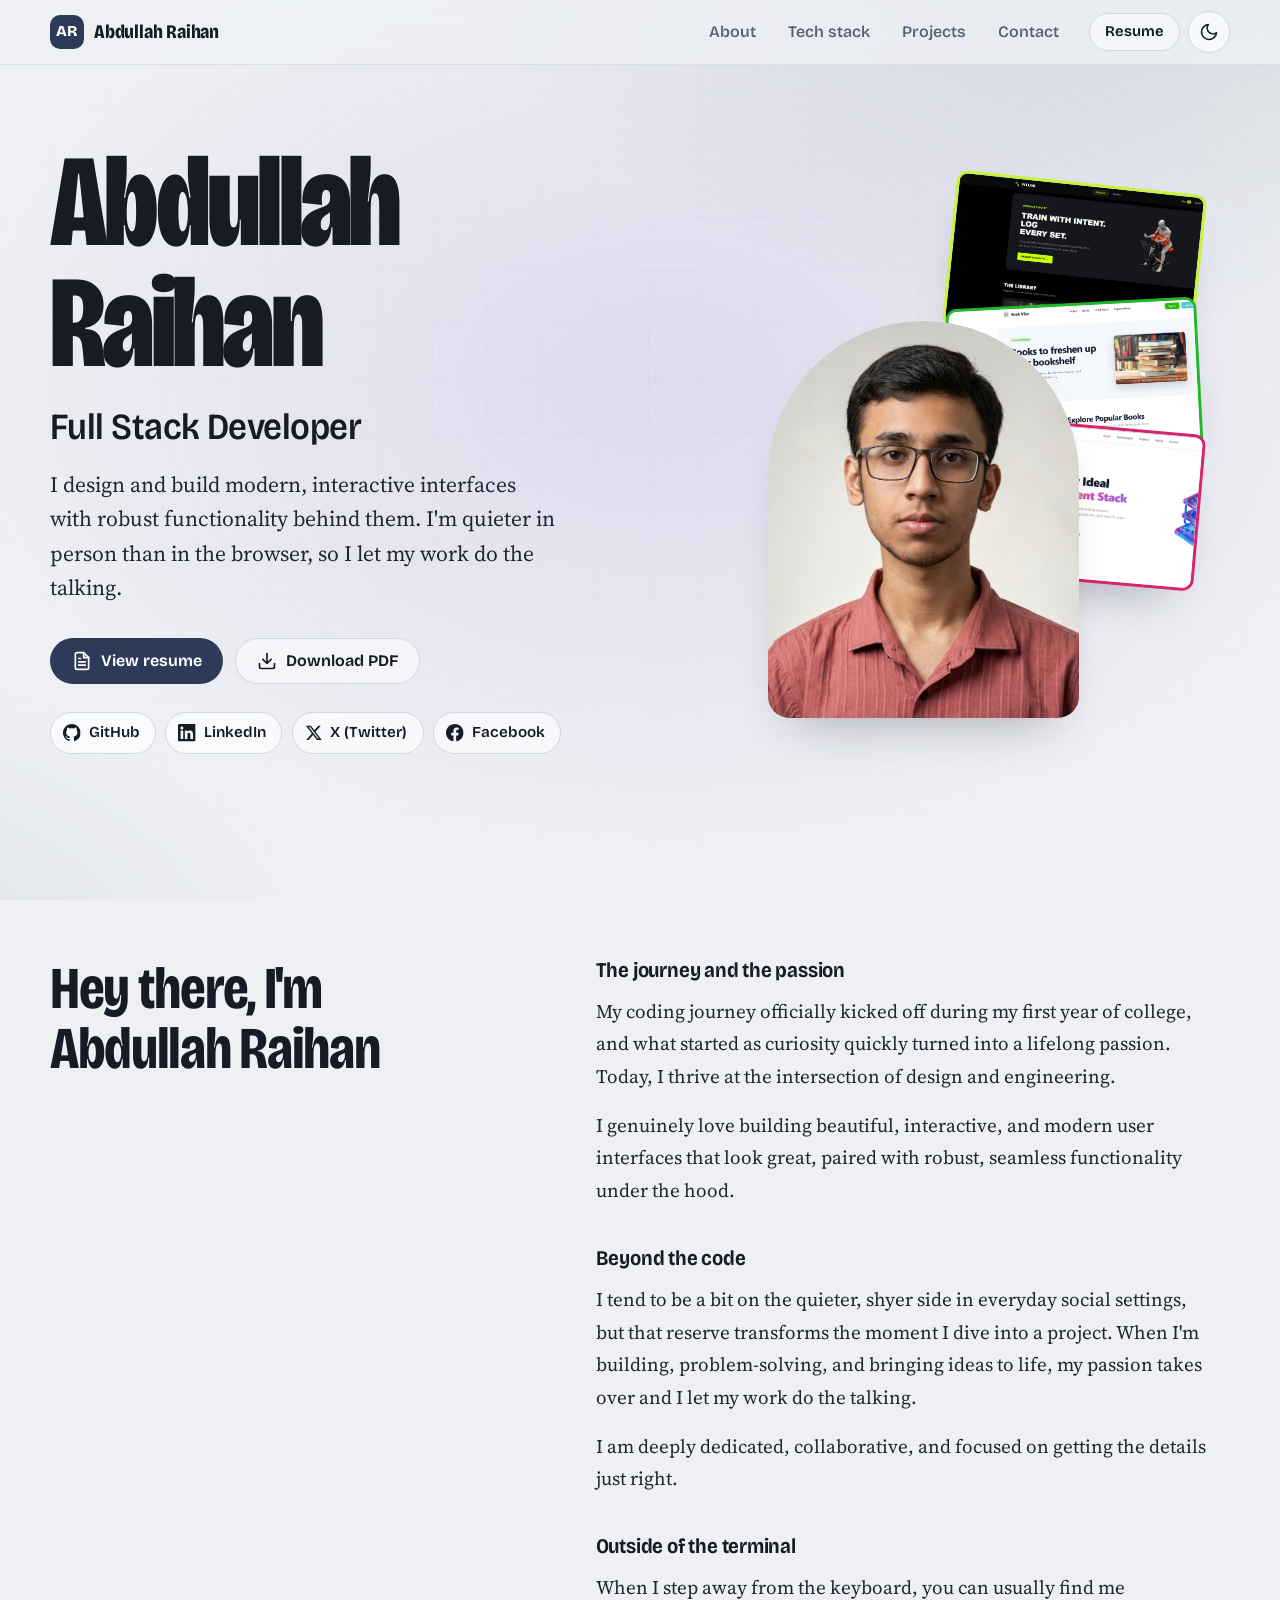
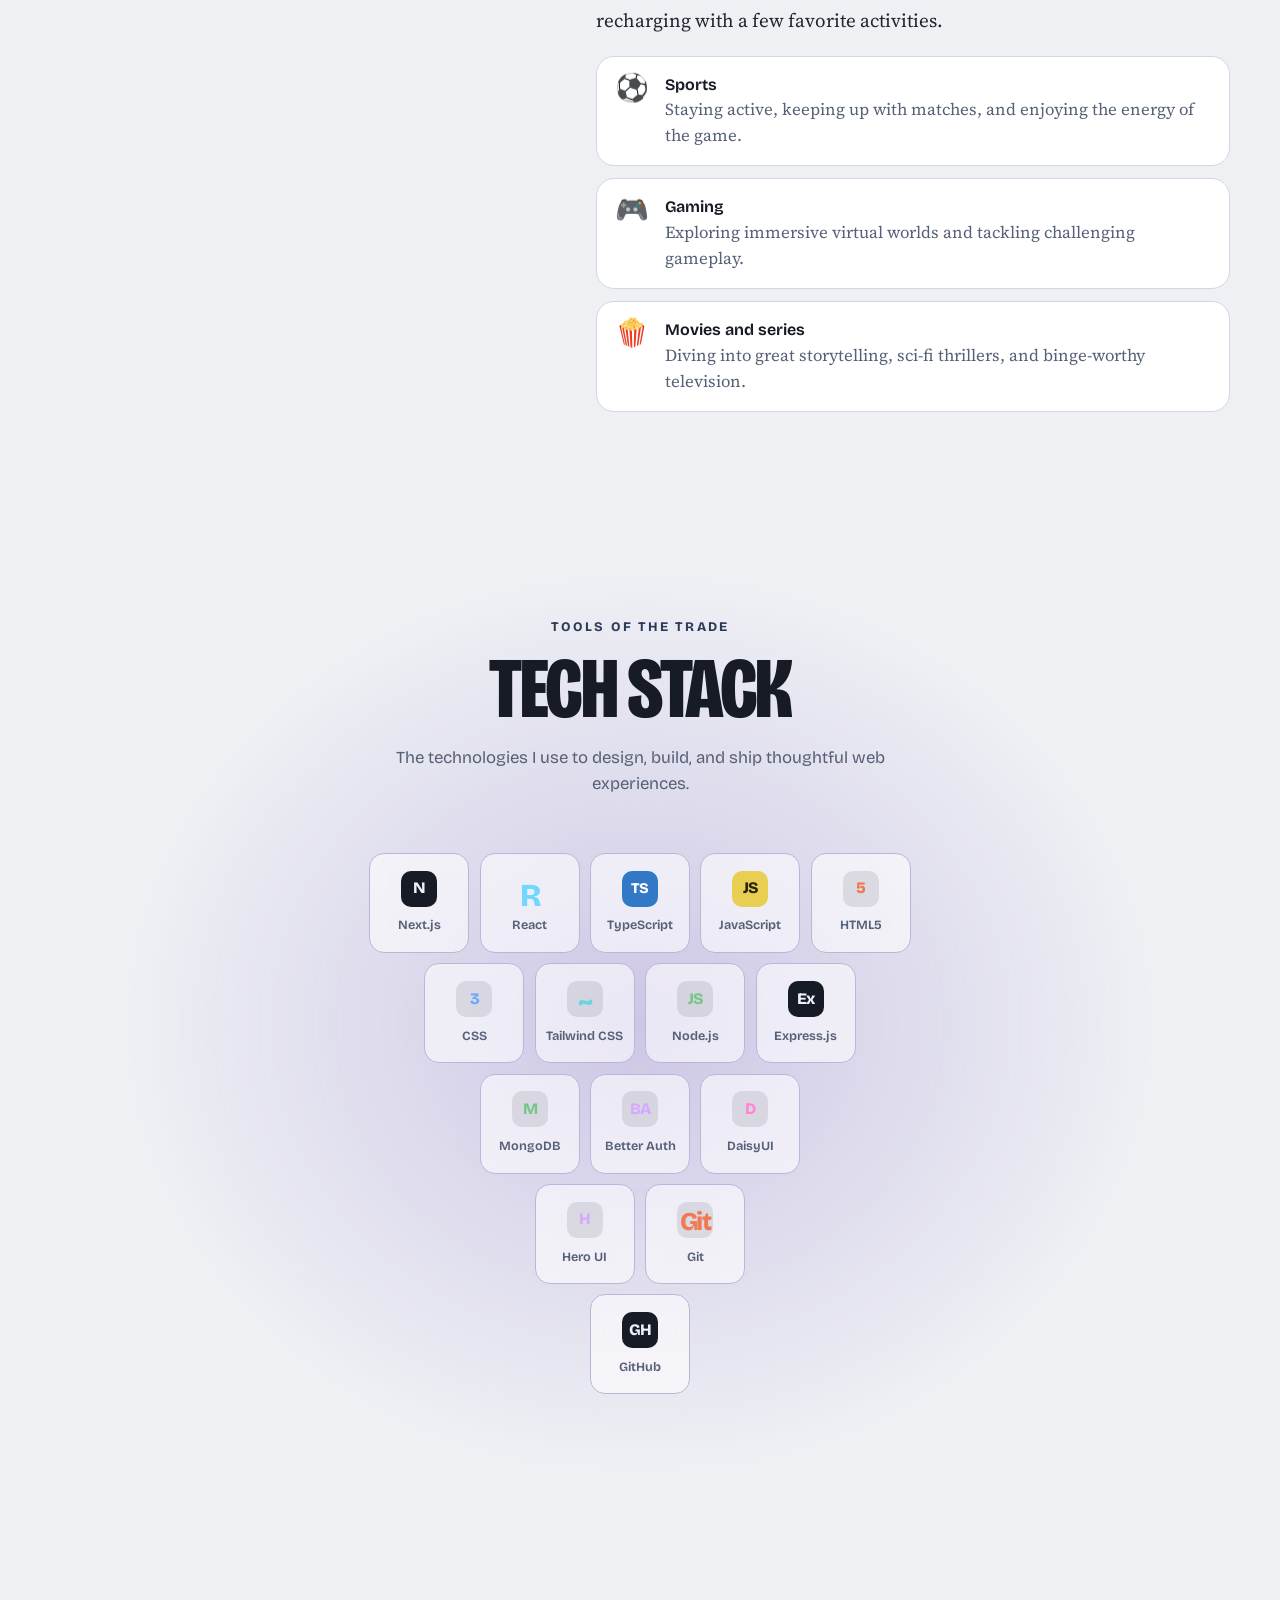
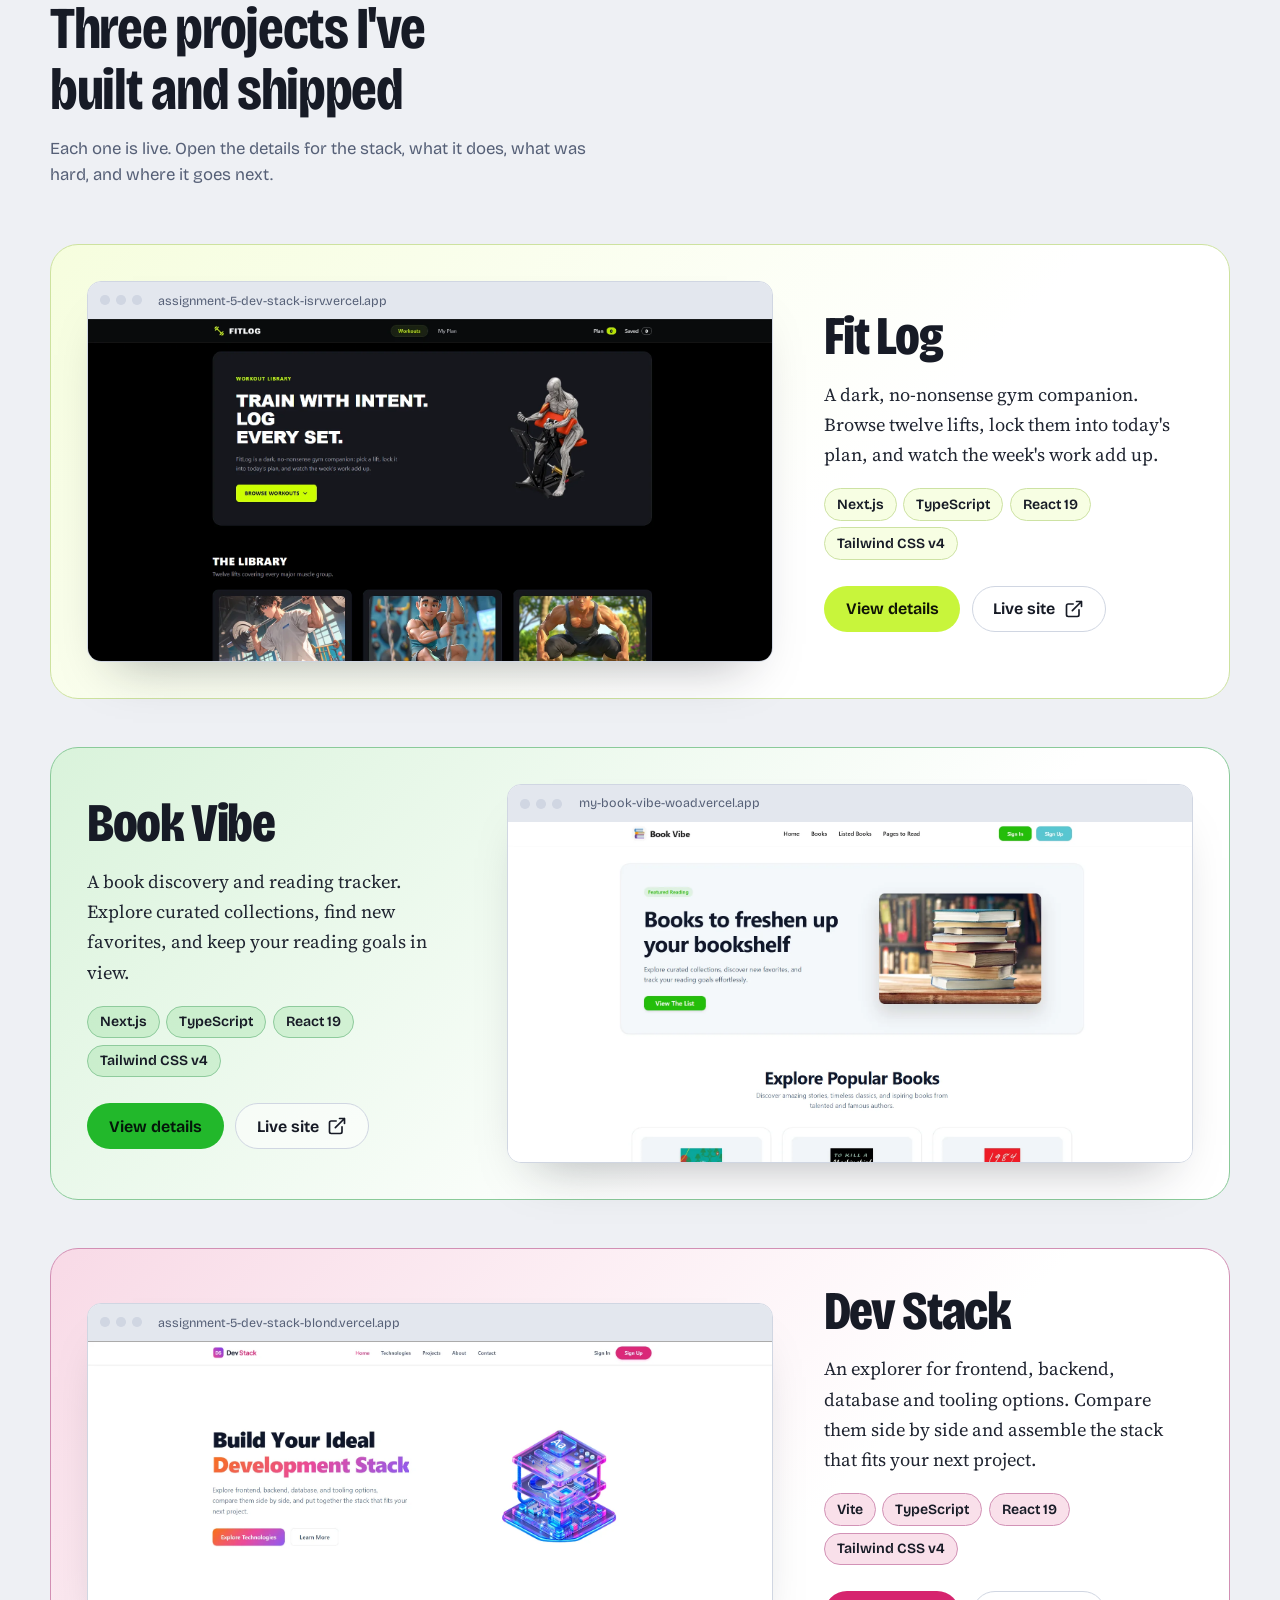
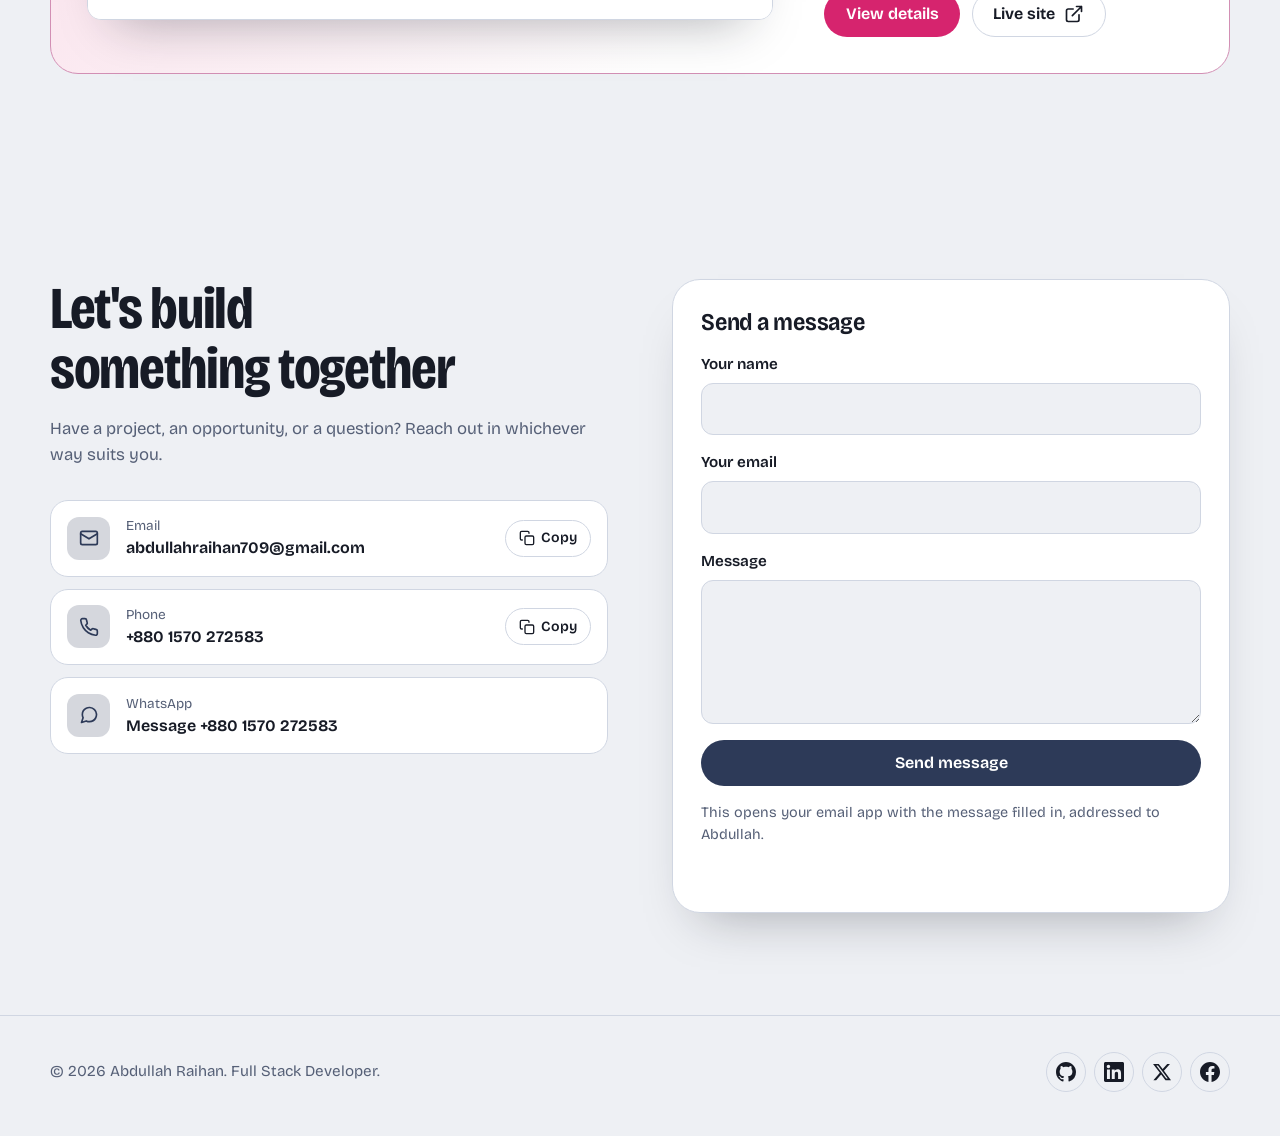
==== commit e897f4a8: "Updated the 'Tech Stack'layout and polished the overall beckground" ====
--- a/public/index.html
+++ b/public/index.html
@@ -77,7 +77,7 @@
 
       <ul class="nav__links" id="site-menu">
         <li><a href="#about">About</a></li>
-        <li><a href="#skills">Skills</a></li>
+        <li><a href="#tech-stack">Tech stack</a></li>
         <li><a href="#projects">Projects</a></li>
         <li><a href="#contact">Contact</a></li>
       </ul>
@@ -172,64 +172,42 @@
       </div>
     </section>
 
-    <!-- Skills -->
-    <section class="section" id="skills" data-accent-zone="neutral" data-nav-section data-skills>
-      <div class="container">
-        <div class="section__head">
-          <h2>The tools I build with</h2>
-          <p class="section__intro">Skills grouped by the layer they work in. The dots show which of my projects use each one; pick a project to light them up.</p>
-        </div>
-
-        <div class="legend" role="group" aria-label="Filter skills by project">
-          <span class="legend__label">Show what was used in</span>
-          <button class="pick" type="button" data-pick="fitlog" data-project="fitlog" aria-pressed="false">Fit Log</button>
-          <button class="pick" type="button" data-pick="bookvibe" data-project="bookvibe" aria-pressed="false">Book Vibe</button>
-          <button class="pick" type="button" data-pick="devstack" data-project="devstack" aria-pressed="false">Dev Stack</button>
-        </div>
-        <p class="skills__status" data-skills-status role="status" aria-live="polite"></p>
-
-        <ul class="stack">
-          <li class="stack__row">
-            <h3 class="stack__label">Frontend</h3>
-            <ul class="tiles">
-              <li class="tile" data-used="fitlog bookvibe"><span class="tile__name">Next.js</span><span class="tile__dots" aria-hidden="true"></span></li>
-              <li class="tile" data-used="fitlog bookvibe devstack"><span class="tile__name">React</span><span class="tile__dots" aria-hidden="true"></span></li>
-              <li class="tile" data-used="fitlog bookvibe devstack"><span class="tile__name">TypeScript</span><span class="tile__dots" aria-hidden="true"></span></li>
-              <li class="tile" data-used=""><span class="tile__name">JavaScript</span><span class="tile__dots" aria-hidden="true"></span></li>
-              <li class="tile" data-used=""><span class="tile__name">HTML5</span><span class="tile__dots" aria-hidden="true"></span></li>
-            </ul>
-          </li>
-          <li class="stack__row">
-            <h3 class="stack__label">Styling</h3>
-            <ul class="tiles">
-              <li class="tile" data-used="fitlog bookvibe devstack"><span class="tile__name">TailwindCSS</span><span class="tile__dots" aria-hidden="true"></span></li>
-              <li class="tile" data-used=""><span class="tile__name">CSS</span><span class="tile__dots" aria-hidden="true"></span></li>
-            </ul>
-          </li>
-          <li class="stack__row">
-            <h3 class="stack__label">UI libraries</h3>
-            <ul class="tiles">
-              <li class="tile" data-used="fitlog bookvibe devstack"><span class="tile__name">Daisy UI</span><span class="tile__dots" aria-hidden="true"></span></li>
-              <li class="tile" data-used=""><span class="tile__name">Hero UI</span><span class="tile__dots" aria-hidden="true"></span></li>
-            </ul>
-          </li>
-          <li class="stack__row">
-            <h3 class="stack__label">Backend and data</h3>
-            <ul class="tiles">
-              <li class="tile" data-used=""><span class="tile__name">Node.js</span><span class="tile__dots" aria-hidden="true"></span></li>
-              <li class="tile" data-used=""><span class="tile__name">Express.js</span><span class="tile__dots" aria-hidden="true"></span></li>
-              <li class="tile" data-used=""><span class="tile__name">MongoDB</span><span class="tile__dots" aria-hidden="true"></span></li>
-              <li class="tile" data-used=""><span class="tile__name">Better Auth</span><span class="tile__dots" aria-hidden="true"></span></li>
-            </ul>
-          </li>
-          <li class="stack__row">
-            <h3 class="stack__label">Tools</h3>
-            <ul class="tiles">
-              <li class="tile" data-used="fitlog bookvibe devstack"><span class="tile__name">Git</span><span class="tile__dots" aria-hidden="true"></span></li>
-              <li class="tile" data-used="fitlog bookvibe devstack"><span class="tile__name">GitHub</span><span class="tile__dots" aria-hidden="true"></span></li>
-            </ul>
-          </li>
-        </ul>
+    <!-- Tech stack -->
+    <section class="section tech-stack" id="tech-stack" data-accent-zone="neutral" data-nav-section>
+      <div class="container tech-stack__inner">
+        <div class="tech-stack__head">
+          <p class="eyebrow">Tools of the trade</p>
+          <h2 class="display">Tech stack</h2>
+          <p class="section__intro">The technologies I use to design, build, and ship thoughtful web experiences.</p>
+        </div>
+
+        <div class="tech-grid" role="group" aria-label="Abdullah Raihan's technology stack">
+          <ul class="tech-grid__row">
+            <li class="tech-card"><span class="tech-card__icon tech-card__icon--next" aria-hidden="true">N</span><span>Next.js</span></li>
+            <li class="tech-card"><span class="tech-card__icon tech-card__icon--react" aria-hidden="true">R</span><span>React</span></li>
+            <li class="tech-card"><span class="tech-card__icon tech-card__icon--ts" aria-hidden="true">TS</span><span>TypeScript</span></li>
+            <li class="tech-card"><span class="tech-card__icon tech-card__icon--javascript" aria-hidden="true">JS</span><span>JavaScript</span></li>
+            <li class="tech-card"><span class="tech-card__icon tech-card__icon--html" aria-hidden="true">5</span><span>HTML5</span></li>
+          </ul>
+          <ul class="tech-grid__row">
+            <li class="tech-card"><span class="tech-card__icon tech-card__icon--css" aria-hidden="true">3</span><span>CSS</span></li>
+            <li class="tech-card"><span class="tech-card__icon tech-card__icon--tailwind" aria-hidden="true">~</span><span>Tailwind CSS</span></li>
+            <li class="tech-card"><span class="tech-card__icon tech-card__icon--node" aria-hidden="true">JS</span><span>Node.js</span></li>
+            <li class="tech-card"><span class="tech-card__icon tech-card__icon--express" aria-hidden="true">Ex</span><span>Express.js</span></li>
+          </ul>
+          <ul class="tech-grid__row">
+            <li class="tech-card"><span class="tech-card__icon tech-card__icon--mongo" aria-hidden="true">M</span><span>MongoDB</span></li>
+            <li class="tech-card"><span class="tech-card__icon tech-card__icon--auth" aria-hidden="true">BA</span><span>Better Auth</span></li>
+            <li class="tech-card"><span class="tech-card__icon tech-card__icon--daisy" aria-hidden="true">D</span><span>DaisyUI</span></li>
+          </ul>
+          <ul class="tech-grid__row">
+            <li class="tech-card"><span class="tech-card__icon tech-card__icon--hero" aria-hidden="true">H</span><span>Hero UI</span></li>
+            <li class="tech-card"><span class="tech-card__icon tech-card__icon--git" aria-hidden="true">Git</span><span>Git</span></li>
+          </ul>
+          <ul class="tech-grid__row">
+            <li class="tech-card"><span class="tech-card__icon tech-card__icon--github" aria-hidden="true">GH</span><span>GitHub</span></li>
+          </ul>
+        </div>
       </div>
     </section>
 
--- a/public/assets/styles.css
+++ b/public/assets/styles.css
@@ -32,6 +32,7 @@
   --shadow: 0 30px 60px -28px rgb(0 0 0 / 0.65);
   --glow-1: 20%;
   --glow-2: 11%;
+  --ambient-purple: #8b5cf6;
 
   --c-neutral: #c9d3ec;  --c-neutral-on: #141a26;  --c-neutral-ink: #c9d3ec;
   --c-fitlog: #c8f53b;   --c-fitlog-on: #0f1306;   --c-fitlog-ink: #c8f53b;
@@ -49,6 +50,7 @@
   --shadow: 0 28px 50px -28px rgb(23 27 38 / 0.35);
   --glow-1: 15%;
   --glow-2: 8%;
+  --ambient-purple: #7050bd;
 
   --c-neutral: #2d3a58;  --c-neutral-on: #ffffff;  --c-neutral-ink: #2d3a58;
   --c-fitlog: #c8f53b;   --c-fitlog-on: #0f1306;   --c-fitlog-ink: #4f6b00;
@@ -84,6 +86,7 @@
 
 body {
   margin: 0;
+  isolation: isolate;
   min-height: 100vh;
   color: var(--text);
   font-family: var(--font-display);
@@ -102,8 +105,23 @@
   z-index: -1;
   pointer-events: none;
   background:
+    radial-gradient(66rem 44rem at 52% 42%, color-mix(in srgb, var(--ambient-purple) 13%, transparent), transparent 68%),
     radial-gradient(70rem 42rem at 90% -10%, color-mix(in srgb, var(--accent) var(--glow-1), transparent), transparent 62%),
     radial-gradient(52rem 36rem at -12% 112%, color-mix(in srgb, var(--accent) var(--glow-2), transparent), transparent 60%);
+}
+
+body::after {
+  content: "";
+  position: fixed;
+  inset: 0;
+  z-index: -1;
+  pointer-events: none;
+  opacity: 0.2;
+  background-image:
+    linear-gradient(color-mix(in srgb, var(--ambient-purple) 17%, transparent) 1px, transparent 1px),
+    linear-gradient(90deg, color-mix(in srgb, var(--ambient-purple) 17%, transparent) 1px, transparent 1px);
+  background-size: 54px 54px;
+  mask-image: radial-gradient(ellipse 78% 65% at 50% 42%, #000 4%, transparent 100%);
 }
 
 img, svg { max-width: 100%; }
@@ -482,86 +500,107 @@
   .about__head { position: static; }
 }
 
-/* ---------- Skills ---------- */
-.legend { display: flex; flex-wrap: wrap; align-items: center; gap: 0.6rem; margin-top: 1.75rem; }
-.legend__label { color: var(--muted); font-weight: 560; margin-right: 0.25rem; }
-
-.pick {
-  display: inline-flex;
-  align-items: center;
-  gap: 0.55rem;
-  min-height: 2.5rem;
-  padding: 0.4rem 1rem 0.4rem 0.8rem;
-  border: 1.5px solid var(--line);
-  border-radius: 999px;
-  background: var(--surface);
-  color: var(--text);
-  font: inherit;
-  font-weight: 620;
-  cursor: pointer;
-  transition: background-color 0.2s, color 0.2s, border-color 0.2s;
-}
-.pick::before {
+/* ---------- Tech stack ---------- */
+.tech-stack {
+  position: relative;
+  isolation: isolate;
+  overflow: hidden;
+}
+.tech-stack::before {
   content: "";
-  width: 0.7rem; height: 0.7rem;
-  border-radius: 50%;
-  background: var(--accent-ink);
-}
-.pick:hover { border-color: var(--accent-ink); }
-.pick[aria-pressed="true"] { background: var(--accent); border-color: transparent; color: var(--on-accent); }
-.pick[aria-pressed="true"]::before { background: var(--on-accent); }
-
-.skills__status { min-height: 1.6em; margin-top: 0.9rem; color: var(--muted); font-size: 0.98rem; }
-
-.stack {
-  display: grid;
-  margin: 1.5rem 0 0;
+  position: absolute;
+  z-index: -1;
+  inset: 4% 8%;
+  pointer-events: none;
+  background: radial-gradient(ellipse at 50% 52%, color-mix(in srgb, var(--ambient-purple) 26%, transparent), transparent 67%);
+  filter: blur(10px);
+}
+.tech-stack__inner { display: grid; justify-items: center; }
+.tech-stack__head { max-width: 42rem; text-align: center; }
+.eyebrow {
+  margin-bottom: 0.75rem;
+  color: var(--accent-ink);
+  font-size: 0.82rem;
+  font-weight: 750;
+  letter-spacing: 0.16em;
+  text-transform: uppercase;
+}
+.tech-stack__head h2 {
+  font-size: clamp(2.8rem, 1.6rem + 6vw, 5.4rem);
+  text-transform: uppercase;
+}
+.tech-stack__head .section__intro { margin-inline: auto; }
+.tech-grid {
+  width: min(100%, 57rem);
+  display: grid;
+  gap: 0.65rem;
+  margin: clamp(2rem, 5vw, 3.5rem) 0 0;
+  padding: 0;
+}
+.tech-grid__row {
+  display: flex;
+  justify-content: center;
+  gap: 0.65rem;
+  margin: 0;
   padding: 0;
   list-style: none;
-  border-top: 1px solid var(--line);
-}
-.stack__row {
-  display: grid;
-  grid-template-columns: 11rem minmax(0, 1fr);
-  gap: 1.5rem;
-  align-items: start;
-  padding-block: 1.5rem;
-  border-bottom: 1px solid var(--line);
-}
-.stack__label { padding-top: 0.55rem; color: var(--muted); font-weight: 620; }
-.tiles { display: flex; flex-wrap: wrap; gap: 0.7rem; margin: 0; padding: 0; list-style: none; }
-
-.tile {
-  display: grid;
+}
+.tech-card {
+  flex: 0 0 6.25rem;
+  width: 6.25rem;
+  min-height: 6.25rem;
+  display: grid;
+  justify-items: center;
+  align-content: center;
   gap: 0.55rem;
-  min-width: 8.75rem;
-  padding: 0.85rem 1.05rem 0.8rem;
-  border: 1px solid var(--line);
-  border-radius: var(--radius-m);
-  background: var(--surface);
-  transition: opacity 0.3s, background-color 0.3s, border-color 0.3s, transform 0.3s;
-}
-.tile:hover { transform: translateY(-2px); }
-.tile__name { font-size: 1.08rem; font-weight: 650; font-stretch: 92%; line-height: 1.2; }
-.tile__dots { display: flex; gap: 0.35rem; min-height: 0.7rem; }
-
-.dot {
-  width: 0.7rem; height: 0.7rem;
-  border: 1.5px solid var(--line);
-  border-radius: 50%;
-}
-.dot[data-on] { background: var(--accent-ink); border-color: var(--accent-ink); }
-
-.tile[data-active] {
-  border-color: var(--accent-ink);
-  background: color-mix(in srgb, var(--accent) 16%, var(--surface));
-}
-.tile[data-dim] { opacity: 0.3; }
-
-@media (max-width: 760px) {
-  .stack__row { grid-template-columns: 1fr; gap: 0.75rem; padding-block: 1.25rem; }
-  .stack__label { padding-top: 0; }
-  .tile { min-width: 7.5rem; }
+  padding: 0.75rem 0.35rem;
+  border: 1px solid color-mix(in srgb, var(--ambient-purple) 24%, var(--line));
+  border-radius: 15px;
+  background: color-mix(in srgb, var(--surface) 58%, transparent);
+  color: var(--muted);
+  font-size: 0.79rem;
+  font-weight: 650;
+  text-align: center;
+  transition: transform 0.22s ease, border-color 0.22s ease, background-color 0.22s ease, color 0.22s ease, box-shadow 0.22s ease;
+  -webkit-backdrop-filter: blur(8px);
+  backdrop-filter: blur(8px);
+}
+.tech-card:hover {
+  transform: translateY(-4px);
+  border-color: color-mix(in srgb, var(--ambient-purple) 65%, var(--line));
+  background: color-mix(in srgb, var(--ambient-purple) 14%, var(--surface));
+  color: var(--text);
+  box-shadow: 0 10px 28px color-mix(in srgb, var(--ambient-purple) 14%, transparent);
+}
+.tech-card__icon {
+  width: 2.25rem;
+  height: 2.25rem;
+  display: grid;
+  place-items: center;
+  border-radius: 10px;
+  background: color-mix(in srgb, var(--text) 10%, transparent);
+  color: var(--text);
+  font-size: 1rem;
+  font-weight: 800;
+  letter-spacing: -0.06em;
+}
+.tech-card__icon--next, .tech-card__icon--express, .tech-card__icon--github { background: var(--text); color: var(--bg); }
+.tech-card__icon--react { background: transparent; color: #70d8ff; font-size: 2rem; }
+.tech-card__icon--ts { background: #3178c6; color: #fff; font-size: 0.92rem; }
+.tech-card__icon--javascript { background: #e8cf52; color: #28230d; }
+.tech-card__icon--html { color: #f0784d; }
+.tech-card__icon--css { color: #6aa7ff; }
+.tech-card__icon--tailwind { color: #67d6df; font-size: 1.8rem; }
+.tech-card__icon--node, .tech-card__icon--mongo { color: #74c884; }
+.tech-card__icon--auth, .tech-card__icon--hero { color: #d4aaff; }
+.tech-card__icon--daisy { color: #ff87cf; }
+.tech-card__icon--git { color: #f17a54; font-size: 1.6rem; }
+
+@media (max-width: 560px) {
+  .tech-grid { grid-template-columns: repeat(3, minmax(0, 1fr)); gap: 0.5rem; }
+  .tech-grid__row { display: contents; }
+  .tech-card { flex: none; width: auto; }
+  .tech-card { min-height: 5.8rem; font-size: 0.73rem; }
 }
 
 /* ---------- Projects ---------- */
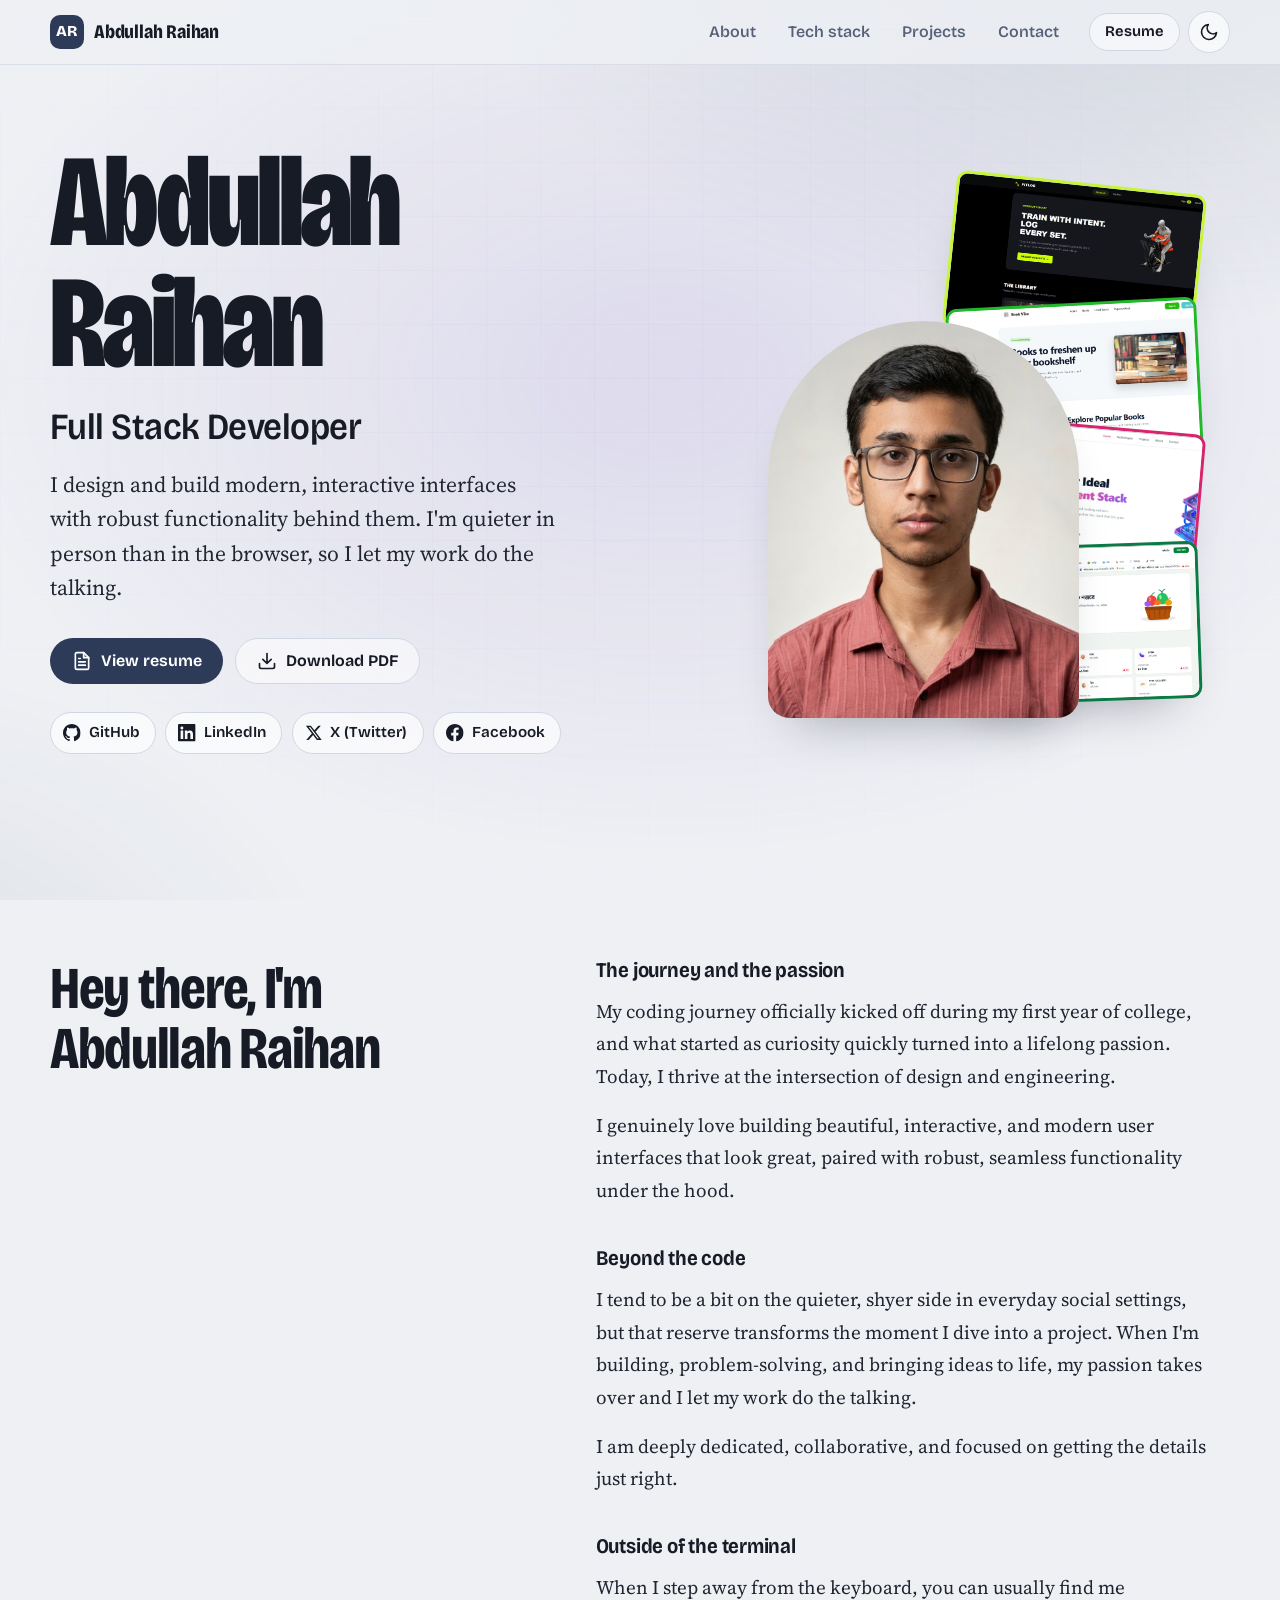
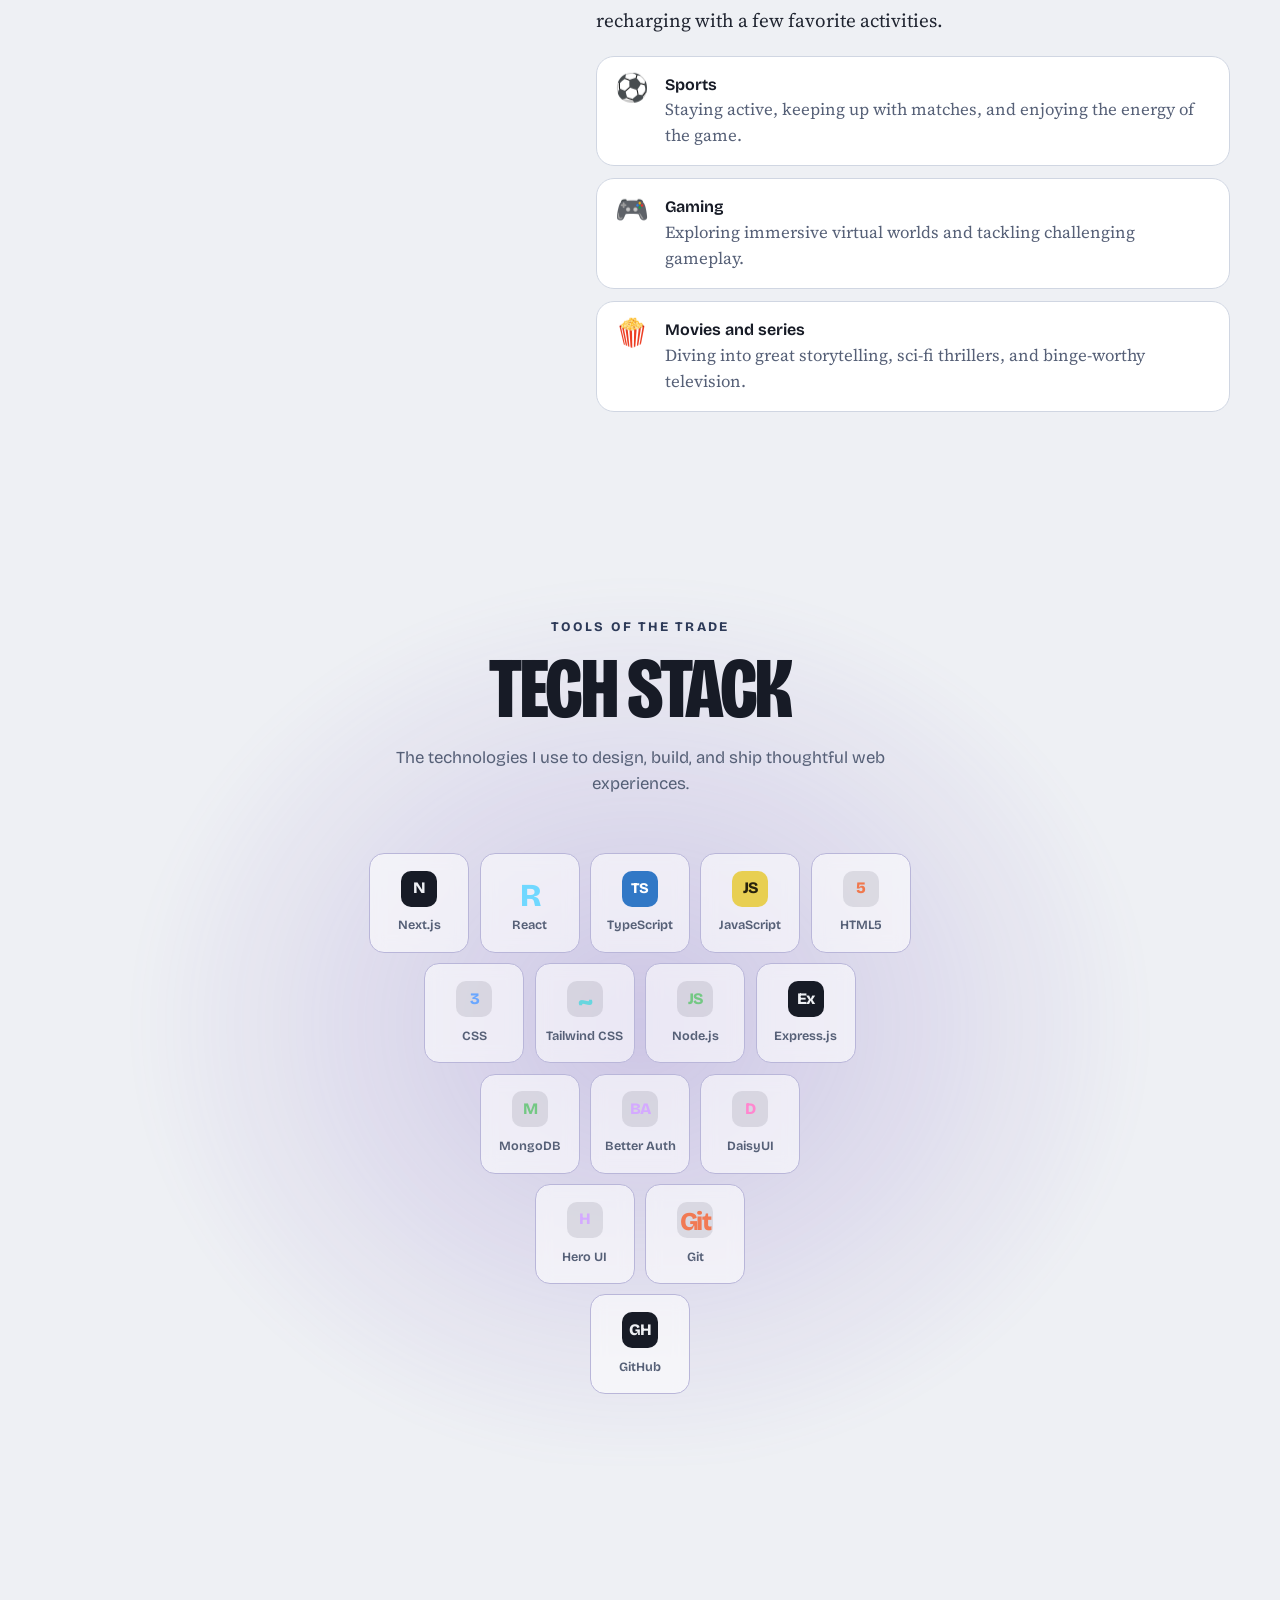
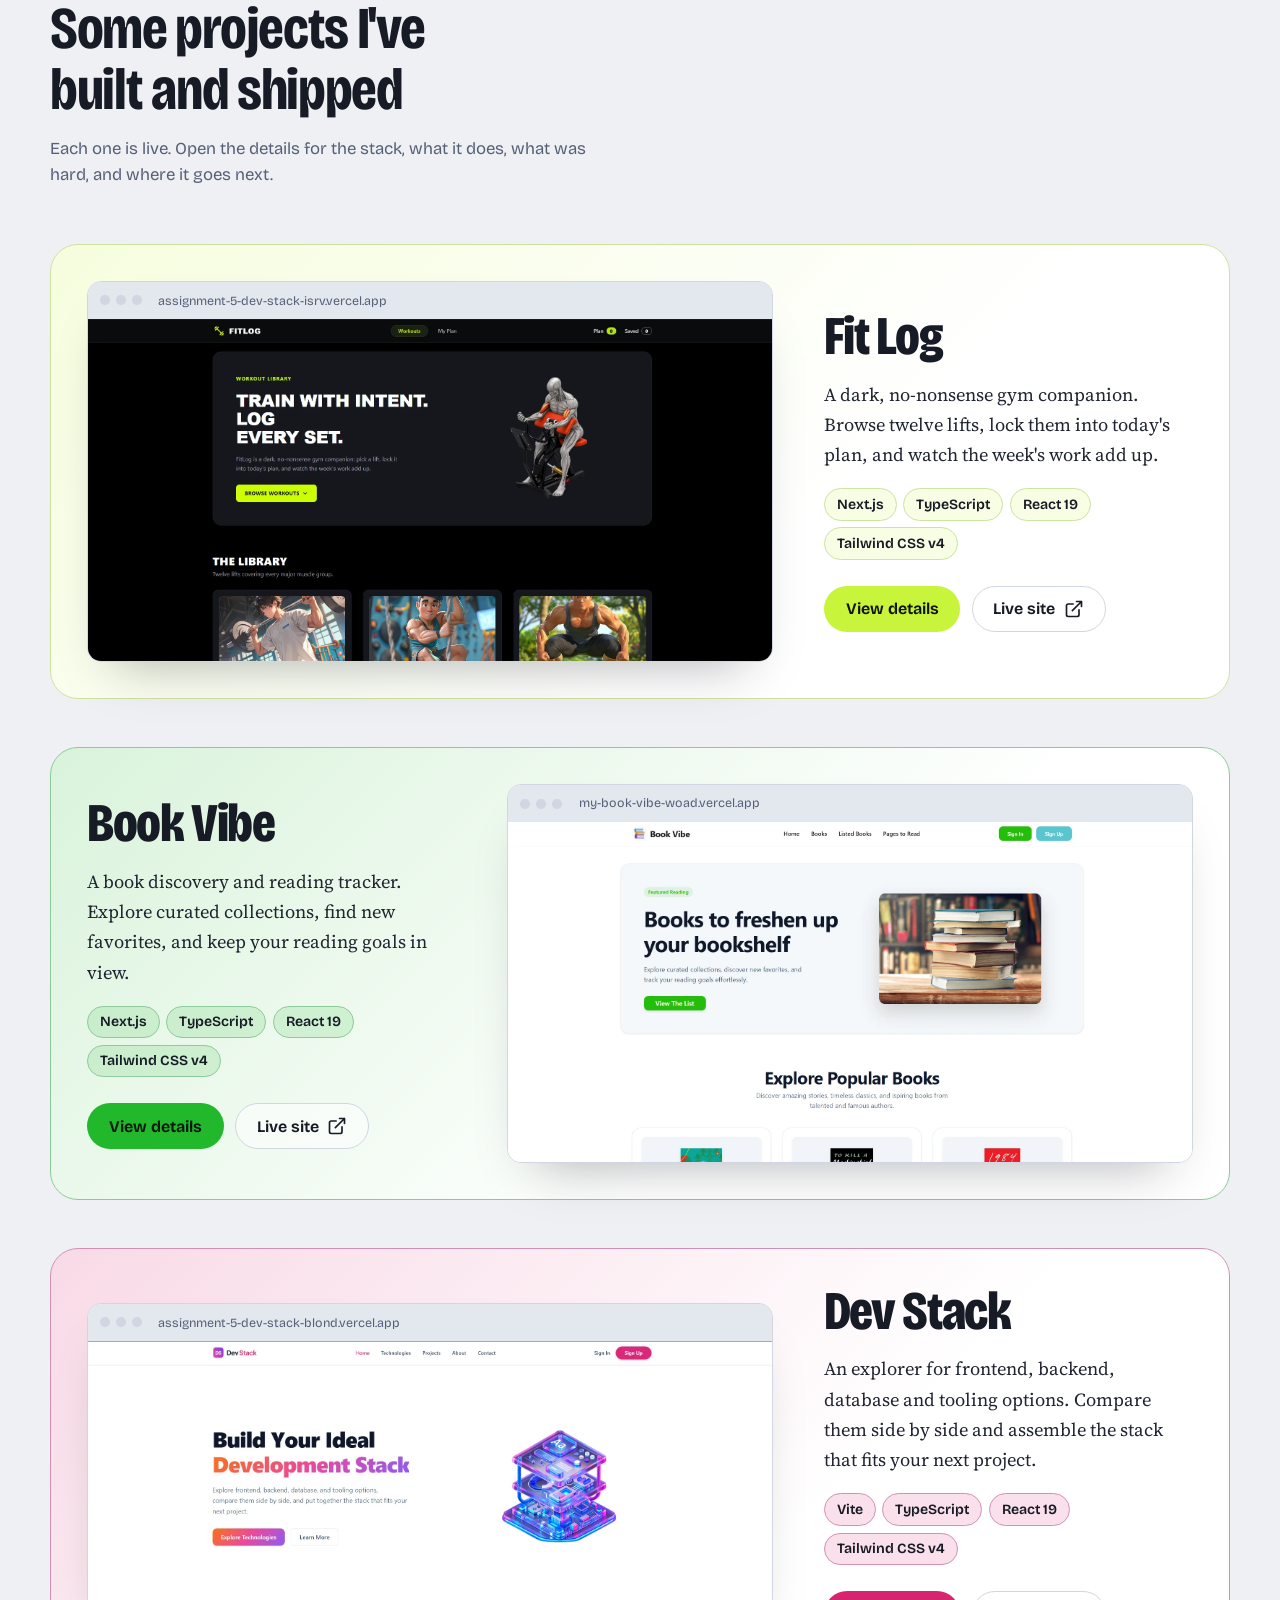
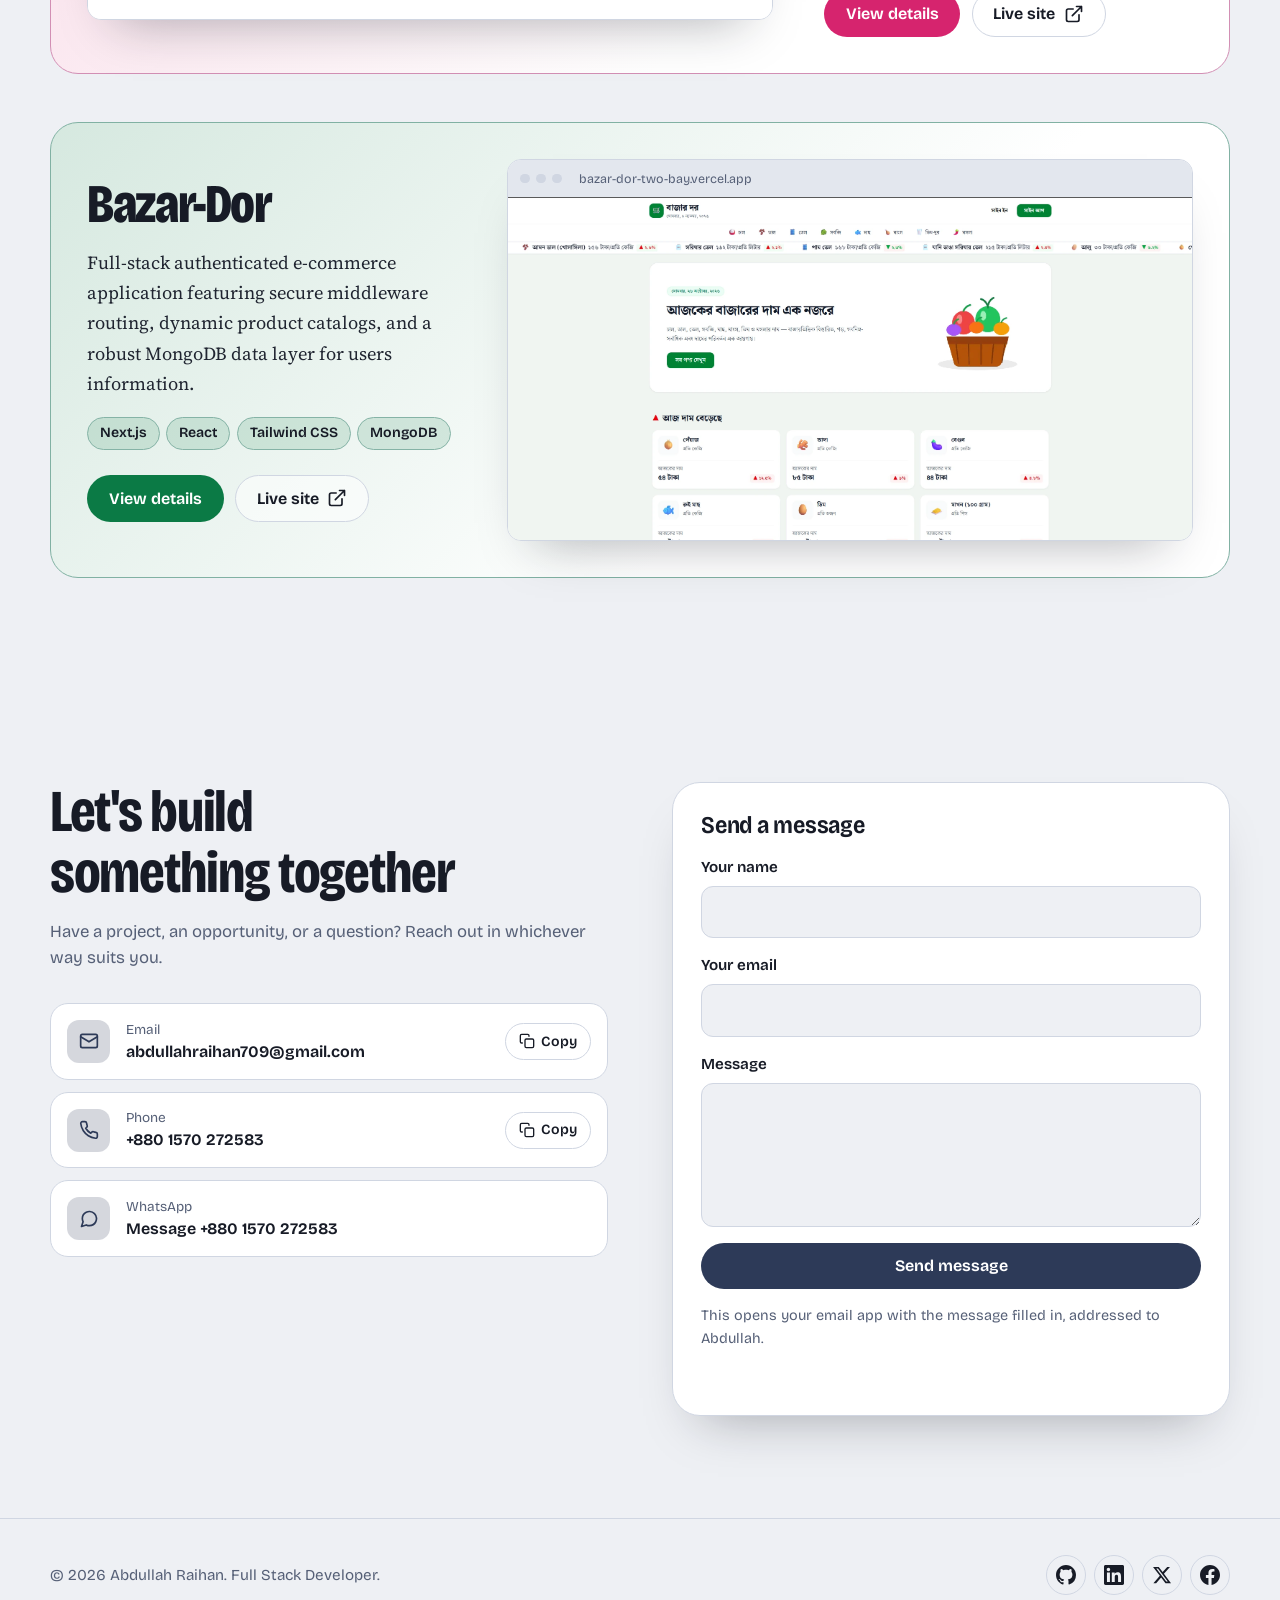
==== commit 680021df: "feat: Add Bazar-Dor project to portfolio and update related files ; removed outdated project images" ====
--- a/public/index.html
+++ b/public/index.html
@@ -4,11 +4,11 @@
   <meta charset="utf-8">
   <meta name="viewport" content="width=device-width, initial-scale=1">
   <title>Abdullah Raihan | Full Stack Developer</title>
-  <meta name="description" content="Portfolio of Abdullah Raihan, a Full Stack Developer who builds modern, interactive interfaces with Next.js, React and TypeScript. See Fit Log, Book Vibe and Dev Stack.">
+  <meta name="description" content="Portfolio of Abdullah Raihan, a Full Stack Developer who builds modern, interactive interfaces with Next.js, React and TypeScript. See Fit Log, Book Vibe, Dev Stack and Bazar-Dor.">
   <meta name="theme-color" content="#12151d">
   <meta property="og:type" content="website">
   <meta property="og:title" content="Abdullah Raihan | Full Stack Developer">
-  <meta property="og:description" content="Modern, interactive interfaces with robust functionality behind them. Projects: Fit Log, Book Vibe, Dev Stack.">
+  <meta property="og:description" content="Modern, interactive interfaces with robust functionality behind them. Projects: Fit Log, Book Vibe, Dev Stack, Bazar-Dor.">
   <meta name="twitter:card" content="summary">
   <link rel="icon" href="data:image/svg+xml,%3Csvg xmlns='http://www.w3.org/2000/svg' viewBox='0 0 64 64'%3E%3Crect width='64' height='64' rx='14' fill='%232d3a58'/%3E%3Ctext x='32' y='43' font-family='Arial,sans-serif' font-size='30' font-weight='700' text-anchor='middle' fill='white'%3EAR%3C/text%3E%3C/svg%3E">
 
@@ -132,6 +132,9 @@
           <a class="peek peek--3" href="#project-devstack" data-project="devstack" aria-label="Jump to the Dev Stack project">
             <img src="Project-3-image.webp" alt="" width="1895" height="770">
           </a>
+          <a class="peek peek--4" href="#project-bazardor" data-project="bazardor" aria-label="Jump to the Bazar-Dor project">
+            <img src="Project-4-image.webp" alt="" width="1903" height="953">
+          </a>
           <figure class="portrait">
             <img src="My-Profile-photo.jpg" alt="Portrait of Abdullah Raihan, wearing glasses and a coral striped shirt" width="896" height="1200" fetchpriority="high">
           </figure>
@@ -215,11 +218,12 @@
     <section class="section" id="projects" data-nav-section>
       <div class="container">
         <div class="section__head">
-          <h2>Three projects I've built and shipped</h2>
+          <h2>Some projects I've built and shipped</h2>
           <p class="section__intro">Each one is live. Open the details for the stack, what it does, what was hard, and where it goes next.</p>
         </div>
 
         <div class="projects">
+          <!-- Project-1: FitLog -->
           <article class="project" id="project-fitlog" data-project="fitlog" data-accent-zone="fitlog">
             <a class="project__shot" href="projects/fitlog.html" tabindex="-1" aria-hidden="true" data-tilt>
               <div class="frame">
@@ -242,7 +246,7 @@
               </div>
             </div>
           </article>
-
+          <!-- Project-2: Book Vibe -->
           <article class="project" id="project-bookvibe" data-project="bookvibe" data-accent-zone="bookvibe">
             <a class="project__shot" href="projects/book-vibe.html" tabindex="-1" aria-hidden="true" data-tilt>
               <div class="frame">
@@ -265,7 +269,7 @@
               </div>
             </div>
           </article>
-
+          <!-- Project-3: DevStack -->
           <article class="project" id="project-devstack" data-project="devstack" data-accent-zone="devstack">
             <a class="project__shot" href="projects/dev-stack.html" tabindex="-1" aria-hidden="true" data-tilt>
               <div class="frame">
@@ -285,6 +289,29 @@
               <div class="project__actions">
                 <a class="btn btn--primary" href="projects/dev-stack.html">View details<span class="sr"> for Dev Stack</span></a>
                 <a class="btn btn--ghost" href="https://assignment-5-dev-stack-blond.vercel.app/" target="_blank" rel="noopener">Live site<span class="sr"> for Dev Stack</span><svg class="icon" aria-hidden="true"><use href="#i-external"/></svg></a>
+              </div>
+            </div>
+          </article>
+          <!-- Project-4: Bazar-Dor -->
+          <article class="project" id="project-bazardor" data-project="bazardor" data-accent-zone="bazardor">
+            <a class="project__shot" href="projects/bazar-dor.html" tabindex="-1" aria-hidden="true" data-tilt>
+              <div class="frame">
+                <div class="frame__bar"><i></i><i></i><i></i><span class="frame__url">bazar-dor-two-bay.vercel.app</span></div>
+                <picture>
+                  <source srcset="Project-4-image.webp" type="image/webp">
+                  <img src="Project-4-image.png" width="1903" height="953" loading="lazy" alt="">
+                </picture>
+              </div>
+            </a>
+            <div class="project__body">
+              <h3 class="project__title">Bazar-Dor</h3>
+              <p class="project__text">Full-stack authenticated e-commerce application featuring secure middleware routing, dynamic product catalogs, and a robust MongoDB data layer for users information.</p>
+              <ul class="chips" aria-label="Main technologies">
+                <li>Next.js</li><li>React</li><li>Tailwind CSS</li><li>MongoDB</li>
+              </ul>
+              <div class="project__actions">
+                <a class="btn btn--primary" href="projects/bazar-dor.html">View details<span class="sr"> for Bazar-Dor</span></a>
+                <a class="btn btn--ghost" href="https://bazar-dor-two-bay.vercel.app/" target="_blank" rel="noopener">Live site<span class="sr"> for Bazar-Dor</span><svg class="icon" aria-hidden="true"><use href="#i-external"/></svg></a>
               </div>
             </div>
           </article>
--- a/public/assets/styles.css
+++ b/public/assets/styles.css
@@ -38,6 +38,7 @@
   --c-fitlog: #c8f53b;   --c-fitlog-on: #0f1306;   --c-fitlog-ink: #c8f53b;
   --c-bookvibe: #2fd23a; --c-bookvibe-on: #04160a; --c-bookvibe-ink: #58e464;
   --c-devstack: #ff5c93; --c-devstack-on: #1c0610; --c-devstack-ink: #ff7aa6;
+  --c-bazardor: #41d98a; --c-bazardor-on: #03140a; --c-bazardor-ink: #63e6a2;
 }
 
 :root[data-theme="light"] {
@@ -56,6 +57,7 @@
   --c-fitlog: #c8f53b;   --c-fitlog-on: #0f1306;   --c-fitlog-ink: #4f6b00;
   --c-bookvibe: #22b82b; --c-bookvibe-on: #04160a; --c-bookvibe-ink: #137a1b;
   --c-devstack: #d6246e; --c-devstack-on: #ffffff; --c-devstack-ink: #c01a5f;
+  --c-bazardor: #0b7a45; --c-bazardor-on: #ffffff; --c-bazardor-ink: #0a6b3d;
 }
 
 /* The live accent. JS changes data-accent on <html> as sections scroll into view. */
@@ -68,11 +70,13 @@
 :root[data-accent="fitlog"]   { --accent: var(--c-fitlog);   --on-accent: var(--c-fitlog-on);   --accent-ink: var(--c-fitlog-ink); }
 :root[data-accent="bookvibe"] { --accent: var(--c-bookvibe); --on-accent: var(--c-bookvibe-on); --accent-ink: var(--c-bookvibe-ink); }
 :root[data-accent="devstack"] { --accent: var(--c-devstack); --on-accent: var(--c-devstack-on); --accent-ink: var(--c-devstack-ink); }
+:root[data-accent="bazardor"] { --accent: var(--c-bazardor); --on-accent: var(--c-bazardor-on); --accent-ink: var(--c-bazardor-ink); }
 
 /* Anything tagged with a project keeps that project's colours locally. */
 [data-project="fitlog"]   { --accent: var(--c-fitlog);   --on-accent: var(--c-fitlog-on);   --accent-ink: var(--c-fitlog-ink); }
 [data-project="bookvibe"] { --accent: var(--c-bookvibe); --on-accent: var(--c-bookvibe-on); --accent-ink: var(--c-bookvibe-ink); }
 [data-project="devstack"] { --accent: var(--c-devstack); --on-accent: var(--c-devstack-on); --accent-ink: var(--c-devstack-ink); }
+[data-project="bazardor"] { --accent: var(--c-bazardor); --on-accent: var(--c-bazardor-on); --accent-ink: var(--c-bazardor-ink); }
 
 /* ---------- Base ---------- */
 *, *::before, *::after { box-sizing: border-box; }
@@ -406,7 +410,7 @@
 .social a:hover { border-color: var(--accent-ink); transform: translateY(-1px); }
 .social .icon { width: 1.1rem; height: 1.1rem; }
 
-/* Portrait with the three projects tucked behind it */
+/* Portrait with the four projects tucked behind it */
 .hero__visual {
   container-type: inline-size;
   position: relative;
@@ -447,6 +451,7 @@
 .peek--1 { top: 1cqw;  --tilt: 6deg;  animation-delay: 0.25s; }
 .peek--2 { top: 29cqw; --tilt: -3deg; animation-delay: 0.4s; }
 .peek--3 { top: 57cqw; --tilt: 5deg;  animation-delay: 0.55s; }
+.peek--4 { top: 85cqw; --tilt: -2deg; animation-delay: 0.7s; }
 .peek:hover, .peek:focus-visible { translate: 2.5cqw -1cqw; scale: 1.04; z-index: 4; }
 
 @keyframes peek-out {
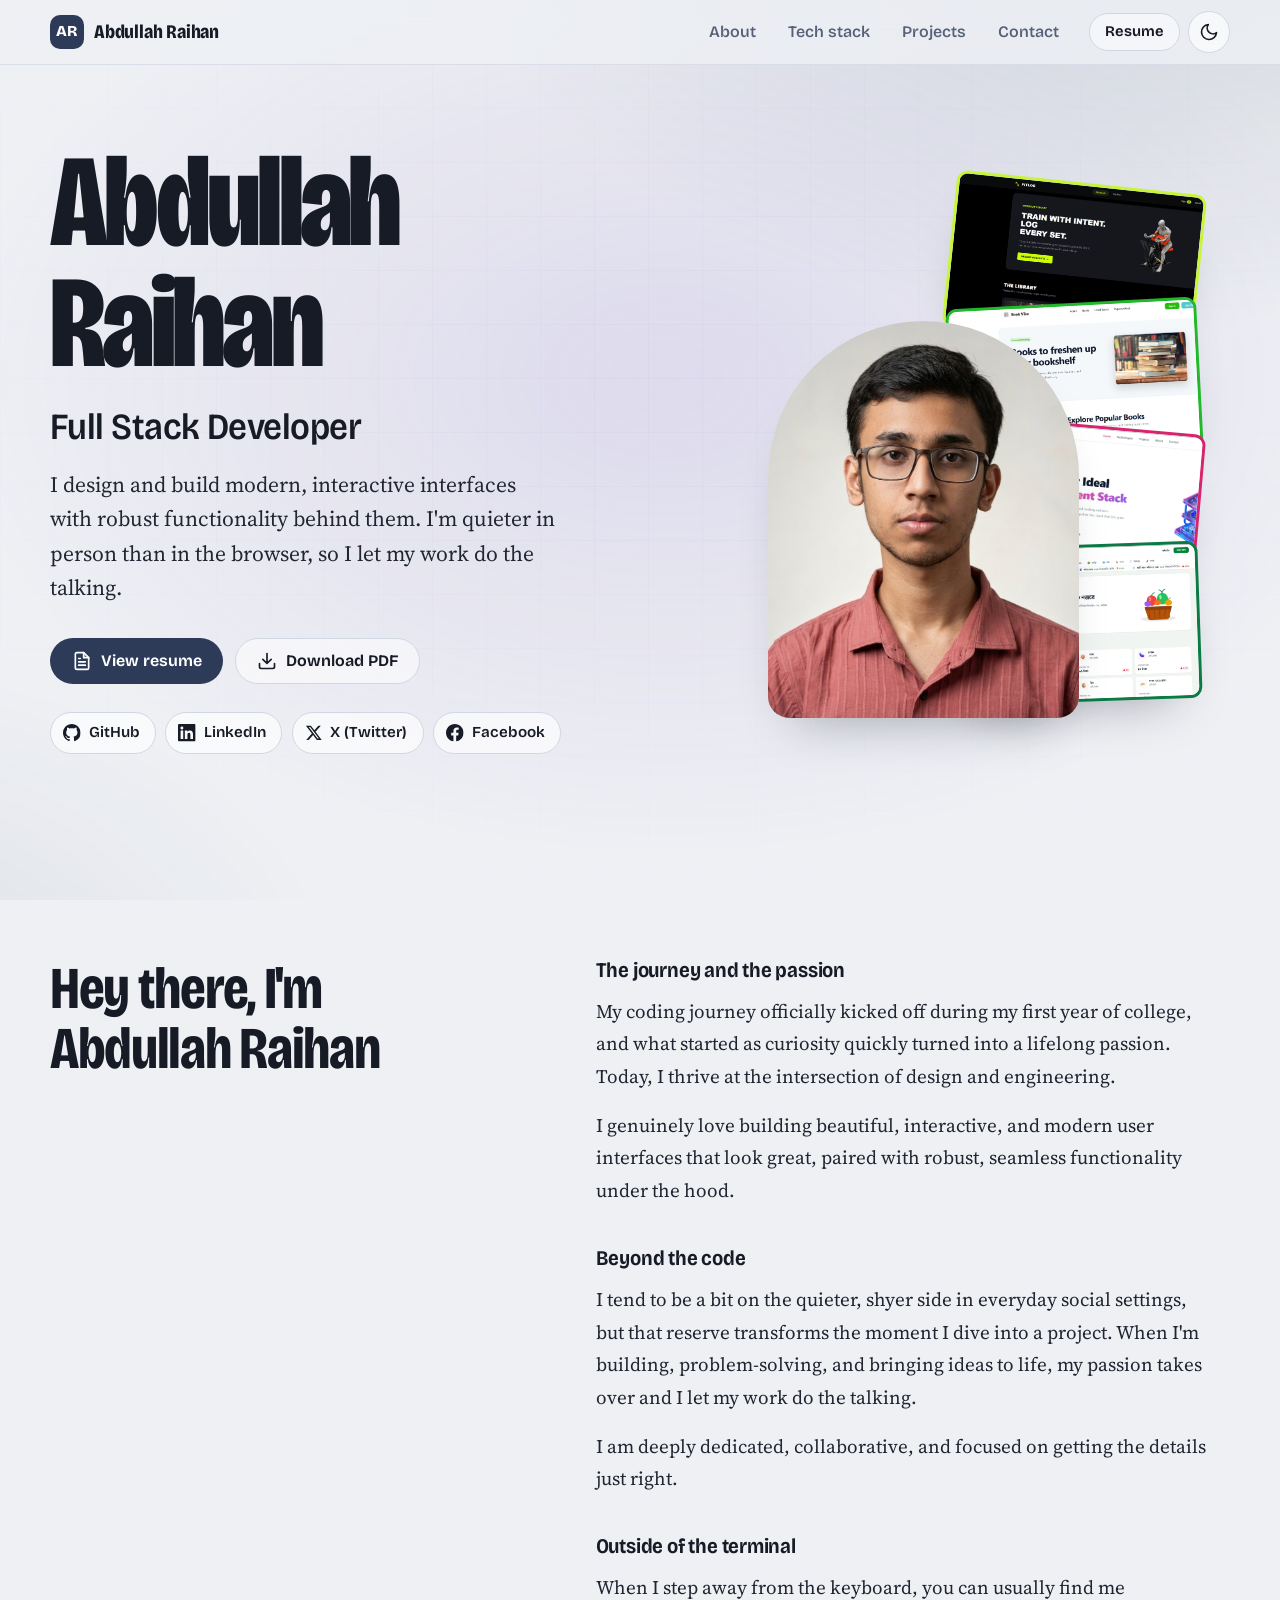
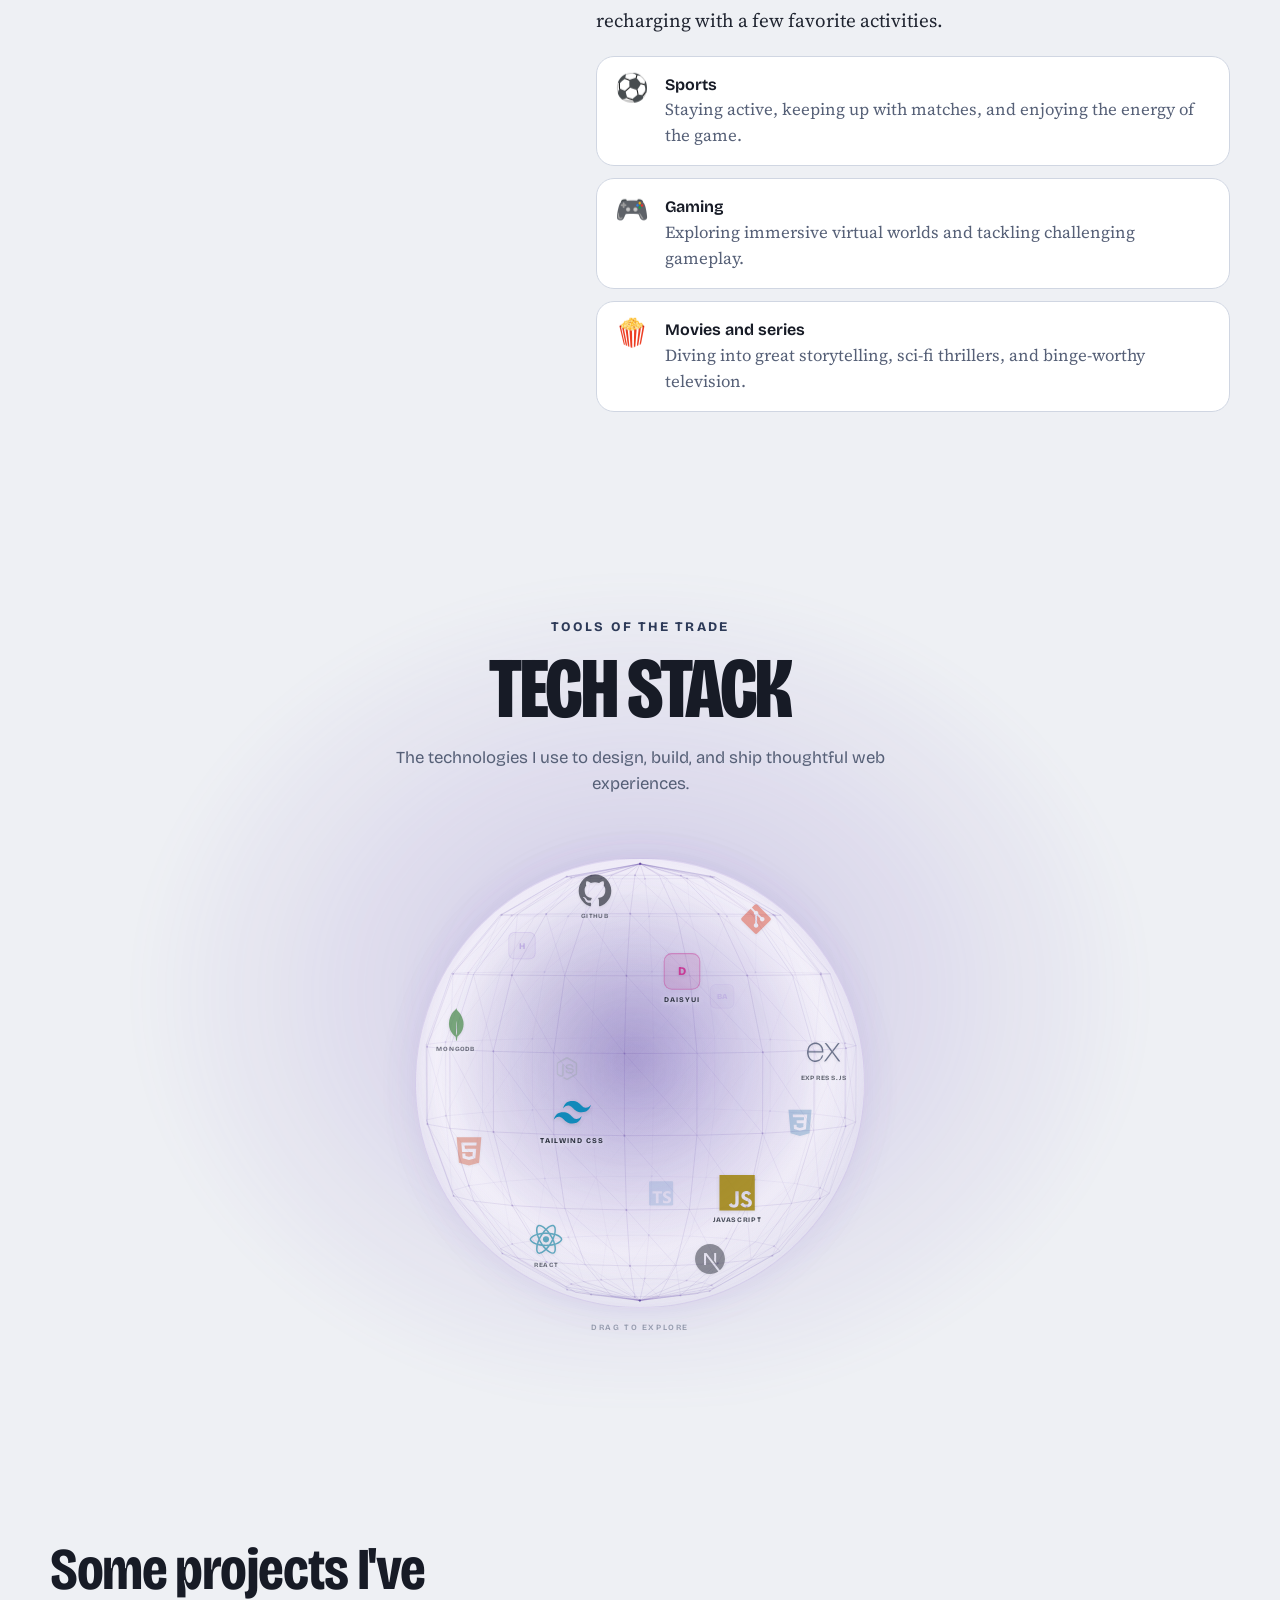
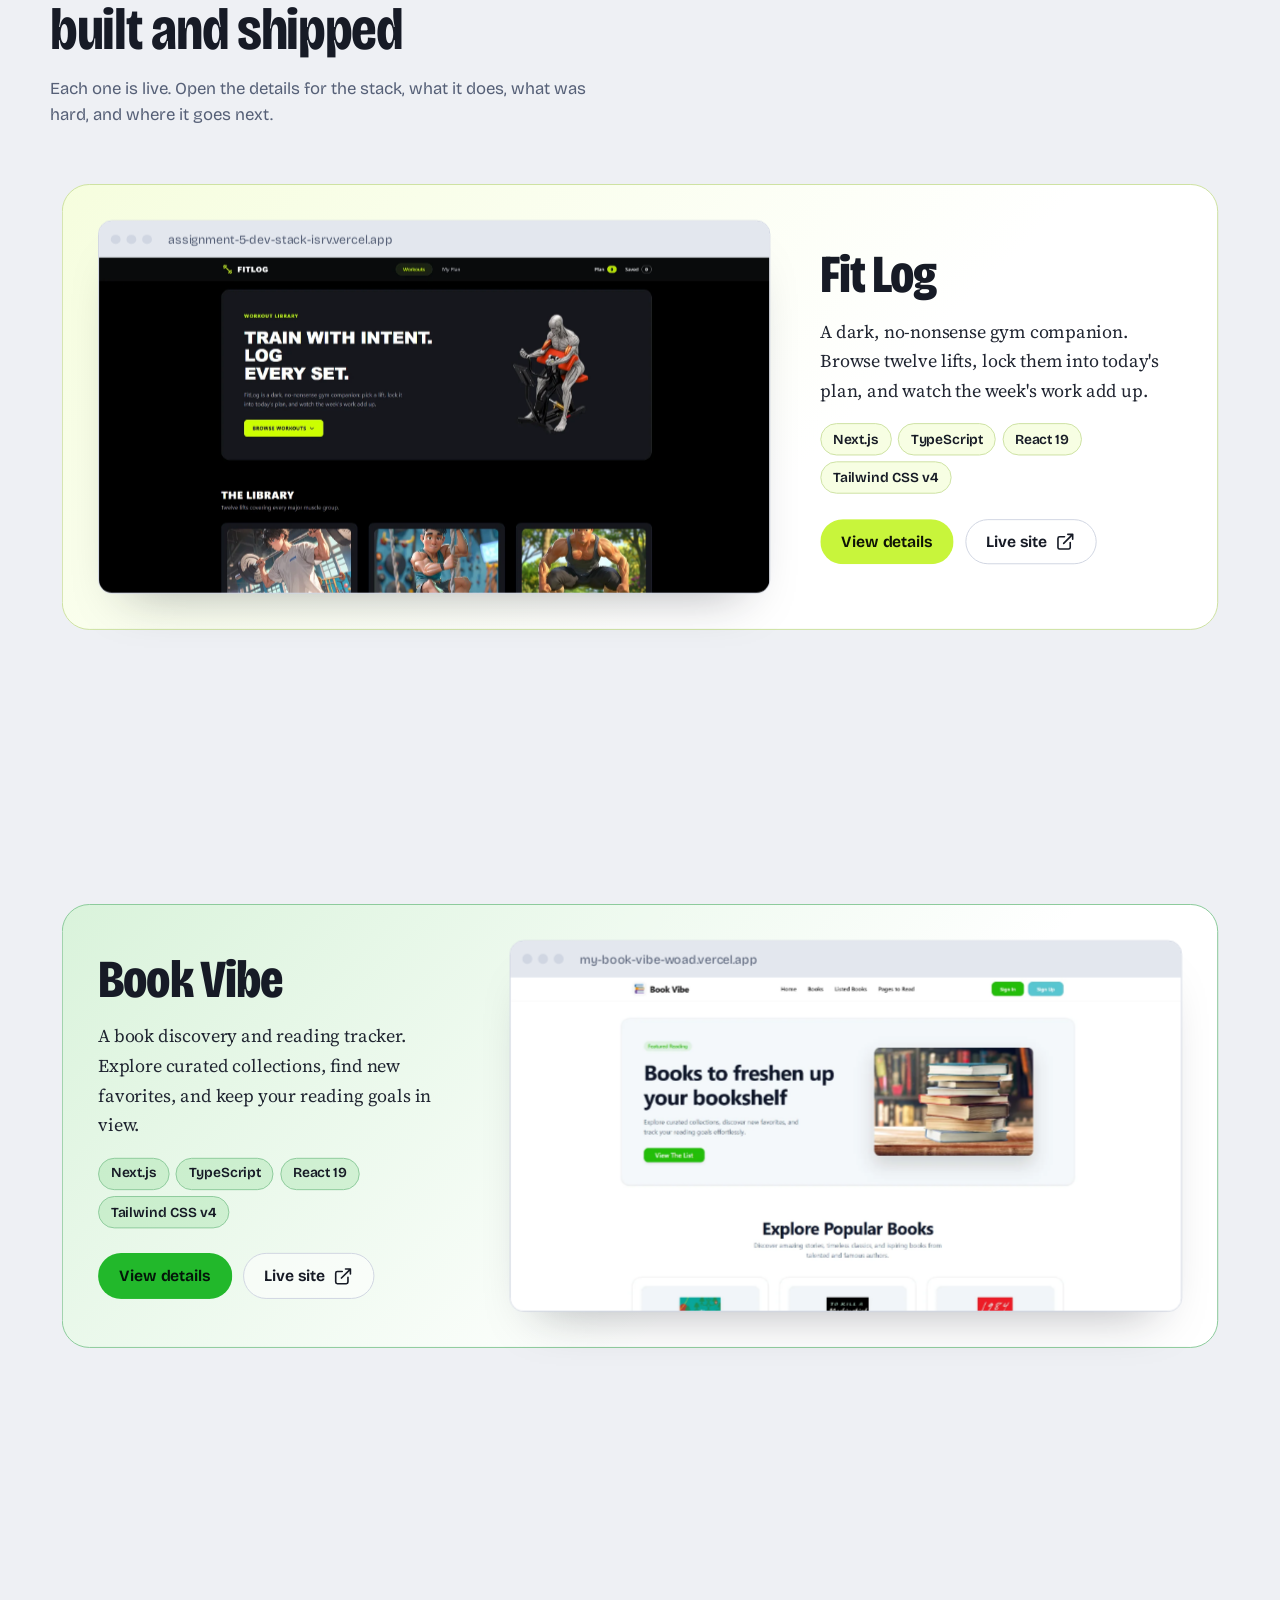
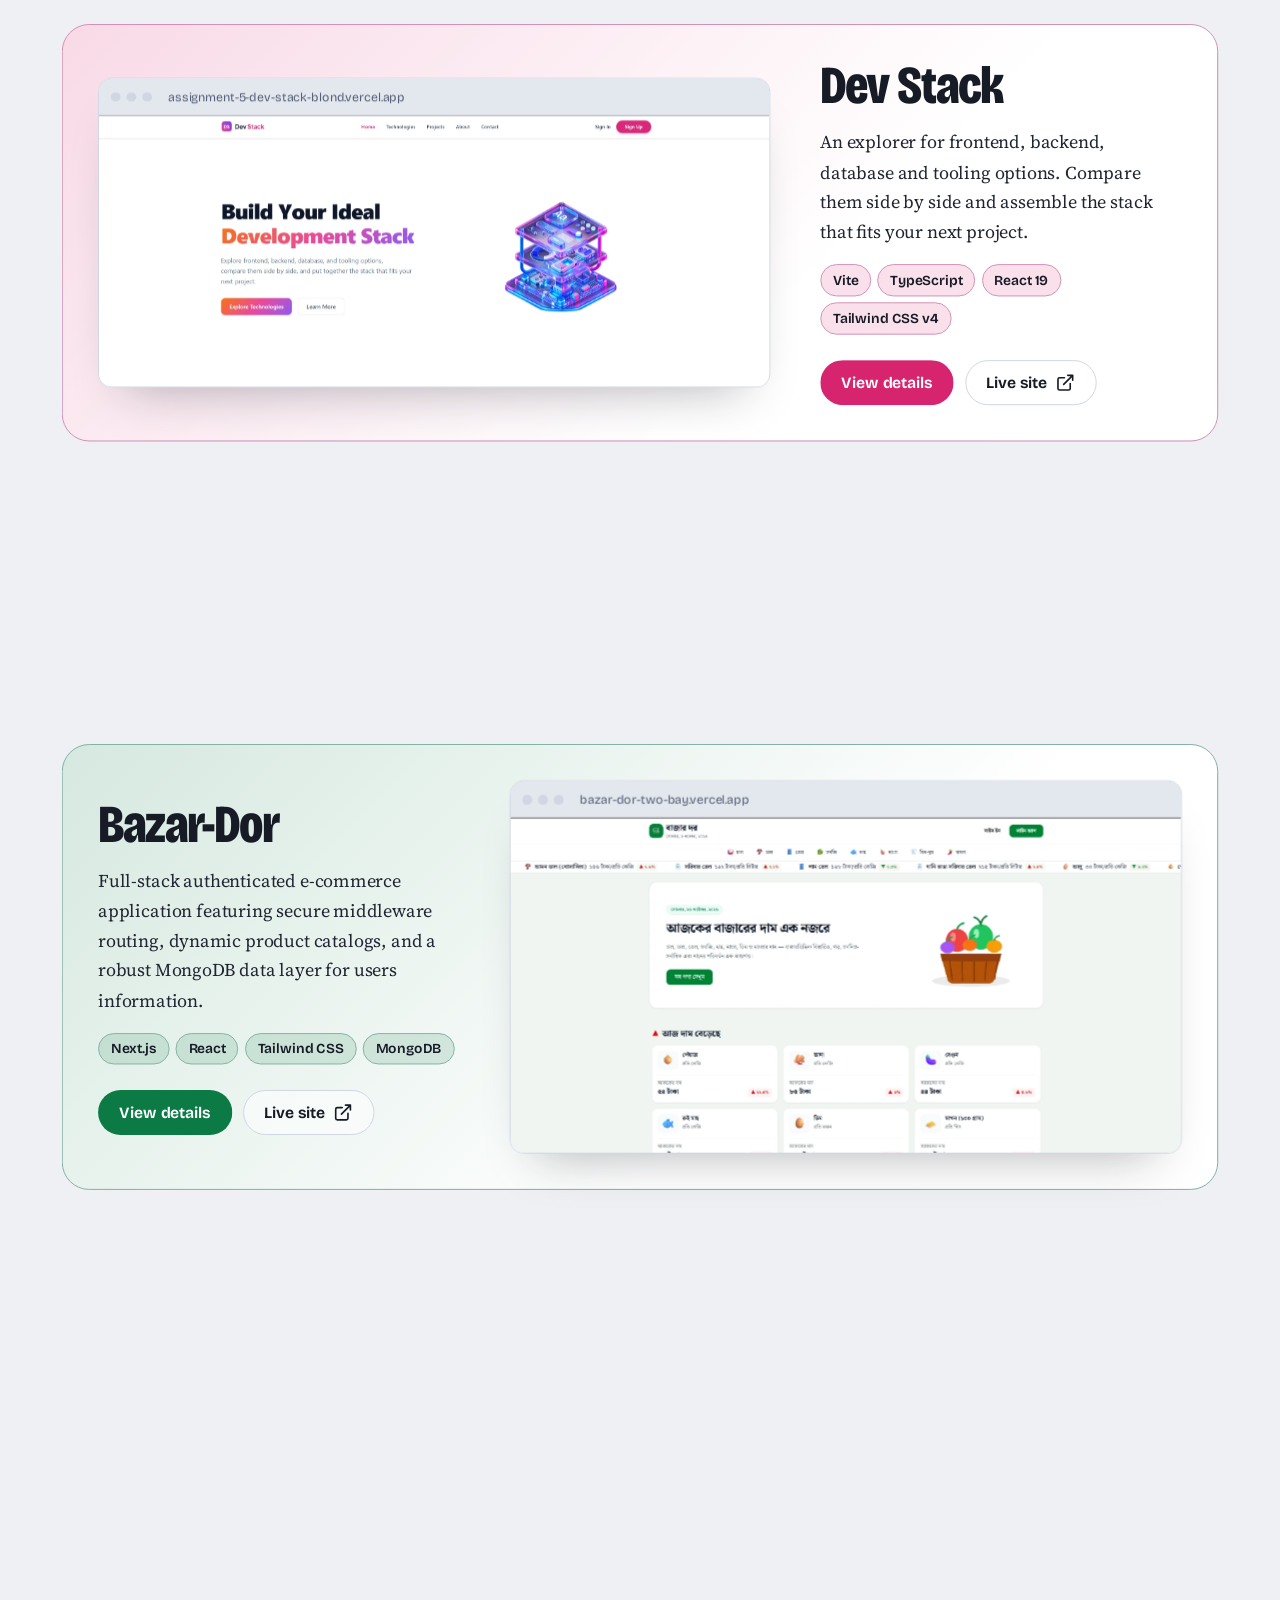
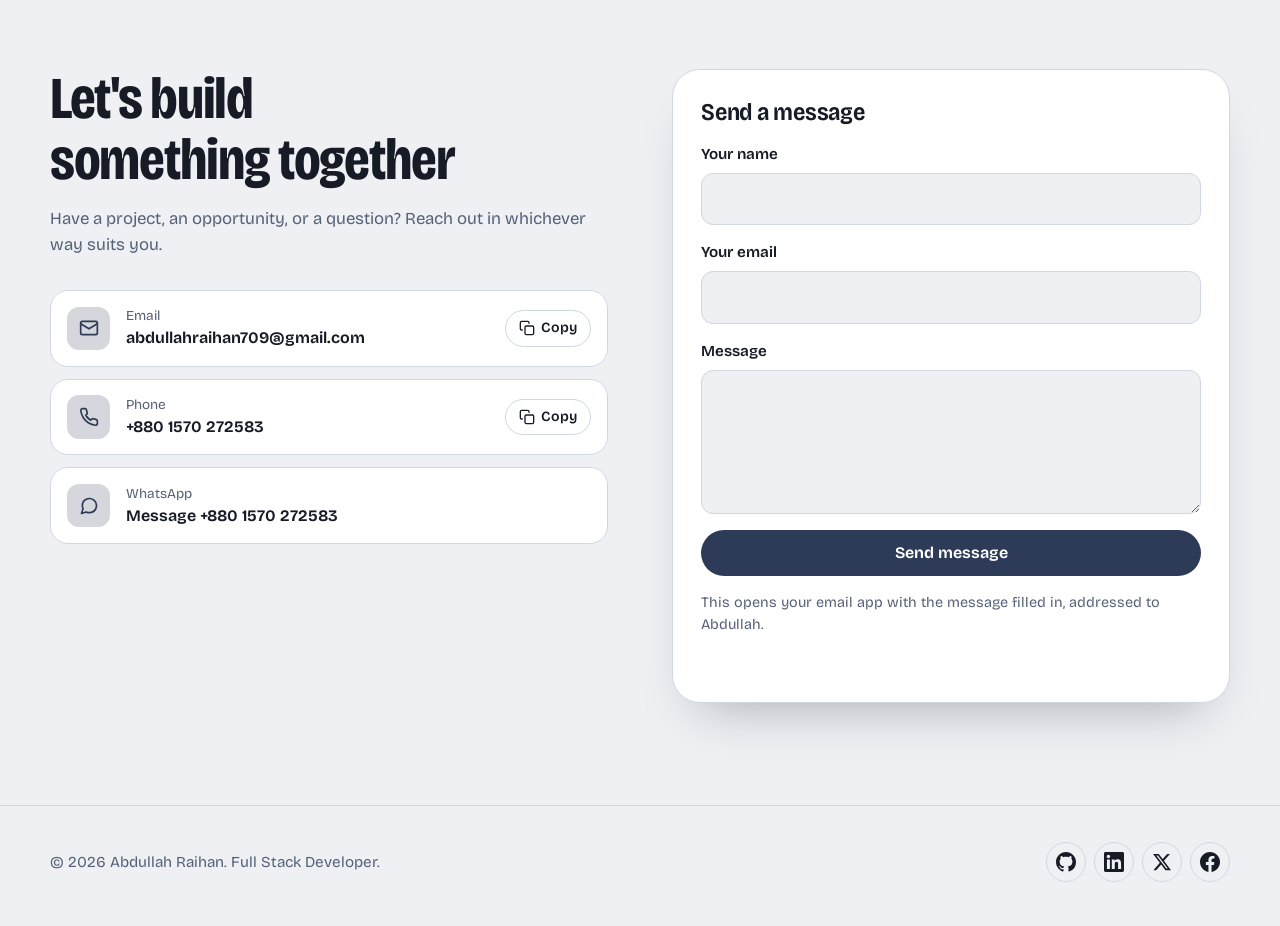
==== commit 214ef5bd: "feat: Replace tech stack grid with interactive 3D orbital sphere" ====
--- a/public/index.html
+++ b/public/index.html
@@ -184,32 +184,33 @@
           <p class="section__intro">The technologies I use to design, build, and ship thoughtful web experiences.</p>
         </div>
 
-        <div class="tech-grid" role="group" aria-label="Abdullah Raihan's technology stack">
-          <ul class="tech-grid__row">
-            <li class="tech-card"><span class="tech-card__icon tech-card__icon--next" aria-hidden="true">N</span><span>Next.js</span></li>
-            <li class="tech-card"><span class="tech-card__icon tech-card__icon--react" aria-hidden="true">R</span><span>React</span></li>
-            <li class="tech-card"><span class="tech-card__icon tech-card__icon--ts" aria-hidden="true">TS</span><span>TypeScript</span></li>
-            <li class="tech-card"><span class="tech-card__icon tech-card__icon--javascript" aria-hidden="true">JS</span><span>JavaScript</span></li>
-            <li class="tech-card"><span class="tech-card__icon tech-card__icon--html" aria-hidden="true">5</span><span>HTML5</span></li>
-          </ul>
-          <ul class="tech-grid__row">
-            <li class="tech-card"><span class="tech-card__icon tech-card__icon--css" aria-hidden="true">3</span><span>CSS</span></li>
-            <li class="tech-card"><span class="tech-card__icon tech-card__icon--tailwind" aria-hidden="true">~</span><span>Tailwind CSS</span></li>
-            <li class="tech-card"><span class="tech-card__icon tech-card__icon--node" aria-hidden="true">JS</span><span>Node.js</span></li>
-            <li class="tech-card"><span class="tech-card__icon tech-card__icon--express" aria-hidden="true">Ex</span><span>Express.js</span></li>
-          </ul>
-          <ul class="tech-grid__row">
-            <li class="tech-card"><span class="tech-card__icon tech-card__icon--mongo" aria-hidden="true">M</span><span>MongoDB</span></li>
-            <li class="tech-card"><span class="tech-card__icon tech-card__icon--auth" aria-hidden="true">BA</span><span>Better Auth</span></li>
-            <li class="tech-card"><span class="tech-card__icon tech-card__icon--daisy" aria-hidden="true">D</span><span>DaisyUI</span></li>
-          </ul>
-          <ul class="tech-grid__row">
-            <li class="tech-card"><span class="tech-card__icon tech-card__icon--hero" aria-hidden="true">H</span><span>Hero UI</span></li>
-            <li class="tech-card"><span class="tech-card__icon tech-card__icon--git" aria-hidden="true">Git</span><span>Git</span></li>
-          </ul>
-          <ul class="tech-grid__row">
-            <li class="tech-card"><span class="tech-card__icon tech-card__icon--github" aria-hidden="true">GH</span><span>GitHub</span></li>
-          </ul>
+        <div class="tech-orbit" data-tech-orbit>
+          <div
+            class="tech-orbit__stage"
+            role="group"
+            aria-label="Rotating 3D technology skill sphere. Drag to rotate, or select a skill."
+            data-orbit-stage
+          >
+            <div class="tech-orbit__aura" aria-hidden="true"></div>
+            <div class="tech-orbit__glass" aria-hidden="true"></div>
+
+            <svg class="tech-orbit__mesh" viewBox="-230 -230 460 460" aria-hidden="true" data-orbit-mesh>
+              <defs>
+                <radialGradient id="tech-orbit-glow">
+                  <stop offset="0%" stop-color="currentColor" stop-opacity="0.11" />
+                  <stop offset="75%" stop-color="currentColor" stop-opacity="0.05" />
+                  <stop offset="100%" stop-color="currentColor" stop-opacity="0" />
+                </radialGradient>
+              </defs>
+              <circle cx="0" cy="0" r="207" fill="url(#tech-orbit-glow)"></circle>
+              <g data-orbit-paths></g>
+              <g data-orbit-nodes></g>
+            </svg>
+
+            <div class="tech-orbit__skills" data-orbit-skills></div>
+          </div>
+
+          <p class="tech-orbit__hint" aria-hidden="true">Drag to explore</p>
         </div>
       </div>
     </section>
@@ -400,5 +401,6 @@
   </button>
 
   <script src="assets/main.js" defer></script>
+  <script src="assets/tech-orbit.js" defer></script>
 </body>
 </html>
--- a/public/assets/styles.css
+++ b/public/assets/styles.css
@@ -535,77 +535,188 @@
   text-transform: uppercase;
 }
 .tech-stack__head .section__intro { margin-inline: auto; }
-.tech-grid {
-  width: min(100%, 57rem);
-  display: grid;
-  gap: 0.65rem;
-  margin: clamp(2rem, 5vw, 3.5rem) 0 0;
-  padding: 0;
-}
-.tech-grid__row {
+/* Orbital tech sphere */
+.tech-orbit {
+  width: 100%;
+  display: grid;
+  justify-items: center;
+  margin-top: clamp(2rem, 5vw, 3.5rem);
+}
+.tech-orbit__stage {
+  position: relative;
+  width: min(84vw, 24.5rem);
+  aspect-ratio: 1;
+  cursor: grab;
+  touch-action: pan-y;
+  user-select: none;
+  -webkit-user-select: none;
+  -webkit-tap-highlight-color: transparent;
+}
+.tech-orbit__stage:active { cursor: grabbing; }
+
+.tech-orbit__aura {
+  position: absolute;
+  inset: 7%;
+  transform: scale(1.14);
+  border-radius: 50%;
+  pointer-events: none;
+  filter: blur(19px);
+  background: radial-gradient(
+    circle,
+    color-mix(in srgb, var(--ambient-purple) 17%, transparent),
+    color-mix(in srgb, var(--ambient-purple) 8%, transparent) 54%,
+    transparent 73%
+  );
+}
+
+.tech-orbit__glass {
+  position: absolute;
+  inset: 1.1%;
+  overflow: hidden;
+  border-radius: 50%;
+  border: 1px solid color-mix(in srgb, var(--ambient-purple) 17%, transparent);
+  background:
+    radial-gradient(
+      circle at 48% 44%,
+      color-mix(in srgb, var(--ambient-purple) 13%, transparent),
+      color-mix(in srgb, var(--ambient-purple) 8%, var(--surface)) 57%,
+      color-mix(in srgb, var(--surface) 18%, transparent) 75%
+    ),
+    radial-gradient(
+      circle at 30% 28%,
+      color-mix(in srgb, var(--text) 8%, transparent),
+      transparent 52%
+    );
+  box-shadow:
+    inset 0 0 36px color-mix(in srgb, var(--ambient-purple) 7%, transparent),
+    0 0 38px color-mix(in srgb, var(--ambient-purple) 11%, transparent);
+  pointer-events: none;
+}
+
+.tech-orbit__mesh {
+  position: absolute;
+  inset: 0;
+  width: 100%;
+  height: 100%;
+  overflow: visible;
+  color: color-mix(in srgb, var(--ambient-purple) 82%, var(--text));
+  pointer-events: none;
+}
+.tech-orbit__mesh path {
+  fill: none;
+  vector-effect: non-scaling-stroke;
+}
+
+.tech-orbit__skills {
+  position: absolute;
+  inset: 0;
+  pointer-events: none;
+}
+
+.tech-orbit__skill {
+  position: absolute;
   display: flex;
+  flex-direction: column;
+  align-items: center;
   justify-content: center;
-  gap: 0.65rem;
-  margin: 0;
-  padding: 0;
-  list-style: none;
-}
-.tech-card {
-  flex: 0 0 6.25rem;
-  width: 6.25rem;
-  min-height: 6.25rem;
-  display: grid;
-  justify-items: center;
-  align-content: center;
-  gap: 0.55rem;
-  padding: 0.75rem 0.35rem;
-  border: 1px solid color-mix(in srgb, var(--ambient-purple) 24%, var(--line));
-  border-radius: 15px;
-  background: color-mix(in srgb, var(--surface) 58%, transparent);
+  gap: 0.42rem;
+  min-width: 2.6rem;
+  padding: 0.1rem 0.25rem 0.3rem;
+  border: 0;
+  border-radius: 10px;
+  background: none;
+  color: var(--skill-color, var(--text));
+  font-family: var(--font-display);
+  cursor: pointer;
+  transform-origin: center;
+  pointer-events: auto;
+  -webkit-tap-highlight-color: transparent;
+  transition: filter 0.16s ease;
+}
+:root[data-theme="light"] .tech-orbit__skill {
+  color: var(--skill-color-light, var(--skill-color, var(--text)));
+}
+.tech-orbit__skill:hover,
+.tech-orbit__skill:focus-visible,
+.tech-orbit__skill[aria-pressed="true"] {
+  filter: drop-shadow(0 0 11px color-mix(in srgb, currentColor 48%, transparent));
+}
+.tech-orbit__skill:focus-visible {
+  outline-offset: 5px;
+}
+
+.tech-orbit__icon {
+  width: 1.95rem;
+  height: 1.95rem;
+  display: grid;
+  place-items: center;
+  filter: drop-shadow(0 2px 6px rgb(0 0 0 / 0.24));
+}
+.tech-orbit__icon svg {
+  display: block;
+  width: 100%;
+  height: 100%;
+  overflow: visible;
+}
+:root[data-theme="light"] .tech-orbit__icon {
+  filter: drop-shadow(0 1px 2px rgb(23 27 38 / 0.16));
+}
+.tech-orbit__icon--text {
+  border: 1px solid color-mix(in srgb, currentColor 42%, transparent);
+  border-radius: 8px;
+  background: color-mix(in srgb, currentColor 12%, transparent);
+  font-size: 0.72rem;
+  font-weight: 800;
+  letter-spacing: -0.02em;
+  filter: none;
+}
+
+.tech-orbit__label {
+  max-width: 5.2rem;
+  white-space: nowrap;
+  text-align: center;
+  font-size: 0.4rem;
+  font-weight: 750;
+  line-height: 1.1;
+  letter-spacing: 0.11em;
+  text-transform: uppercase;
+  color: color-mix(in srgb, var(--text) 76%, var(--muted));
+  text-shadow: 0 1px 5px color-mix(in srgb, var(--bg) 82%, transparent);
+  opacity: 0;
+  transform: translateY(-2px);
+  transition: opacity 0.16s ease, transform 0.16s ease, color 0.16s ease;
+  pointer-events: none;
+}
+.tech-orbit__skill[data-label-visible] .tech-orbit__label {
+  opacity: 1;
+  transform: translateY(0);
+}
+.tech-orbit__skill[aria-pressed="true"] .tech-orbit__label { color: var(--text); }
+
+.tech-orbit__hint {
+  margin: 0.6rem 0 0;
+  font-size: 0.5rem;
+  font-weight: 650;
+  letter-spacing: 0.2em;
+  text-transform: uppercase;
+  color: color-mix(in srgb, var(--muted) 55%, transparent);
+  transition: color 0.2s ease;
+}
+.tech-orbit:hover .tech-orbit__hint,
+.tech-orbit:focus-within .tech-orbit__hint {
   color: var(--muted);
-  font-size: 0.79rem;
-  font-weight: 650;
-  text-align: center;
-  transition: transform 0.22s ease, border-color 0.22s ease, background-color 0.22s ease, color 0.22s ease, box-shadow 0.22s ease;
-  -webkit-backdrop-filter: blur(8px);
-  backdrop-filter: blur(8px);
-}
-.tech-card:hover {
-  transform: translateY(-4px);
-  border-color: color-mix(in srgb, var(--ambient-purple) 65%, var(--line));
-  background: color-mix(in srgb, var(--ambient-purple) 14%, var(--surface));
-  color: var(--text);
-  box-shadow: 0 10px 28px color-mix(in srgb, var(--ambient-purple) 14%, transparent);
-}
-.tech-card__icon {
-  width: 2.25rem;
-  height: 2.25rem;
-  display: grid;
-  place-items: center;
-  border-radius: 10px;
-  background: color-mix(in srgb, var(--text) 10%, transparent);
-  color: var(--text);
-  font-size: 1rem;
-  font-weight: 800;
-  letter-spacing: -0.06em;
-}
-.tech-card__icon--next, .tech-card__icon--express, .tech-card__icon--github { background: var(--text); color: var(--bg); }
-.tech-card__icon--react { background: transparent; color: #70d8ff; font-size: 2rem; }
-.tech-card__icon--ts { background: #3178c6; color: #fff; font-size: 0.92rem; }
-.tech-card__icon--javascript { background: #e8cf52; color: #28230d; }
-.tech-card__icon--html { color: #f0784d; }
-.tech-card__icon--css { color: #6aa7ff; }
-.tech-card__icon--tailwind { color: #67d6df; font-size: 1.8rem; }
-.tech-card__icon--node, .tech-card__icon--mongo { color: #74c884; }
-.tech-card__icon--auth, .tech-card__icon--hero { color: #d4aaff; }
-.tech-card__icon--daisy { color: #ff87cf; }
-.tech-card__icon--git { color: #f17a54; font-size: 1.6rem; }
-
-@media (max-width: 560px) {
-  .tech-grid { grid-template-columns: repeat(3, minmax(0, 1fr)); gap: 0.5rem; }
-  .tech-grid__row { display: contents; }
-  .tech-card { flex: none; width: auto; }
-  .tech-card { min-height: 5.8rem; font-size: 0.73rem; }
+}
+
+@media (min-width: 640px) {
+  .tech-orbit__stage { width: min(76vw, 28.75rem); }
+  .tech-orbit__icon { width: 2.25rem; height: 2.25rem; }
+  .tech-orbit__label { font-size: 0.44rem; }
+}
+
+@media (prefers-reduced-motion: reduce) {
+  .tech-orbit__skill,
+  .tech-orbit__label,
+  .tech-orbit__hint { transition-duration: 0.01ms; }
 }
 
 /* ---------- Projects ---------- */
@@ -620,6 +731,7 @@
   border: 1px solid color-mix(in srgb, var(--accent) 40%, var(--line));
   border-radius: var(--radius-l);
   background: linear-gradient(135deg, color-mix(in srgb, var(--accent) 17%, var(--surface)), var(--surface) 64%);
+  scroll-margin-top: calc(var(--nav-h) + 1.5rem);
 }
 .project:nth-child(even) { grid-template-columns: minmax(0, 0.7fr) minmax(0, 1.3fr); }
 .project:nth-child(even) .project__shot { order: 2; }
@@ -673,6 +785,47 @@
   font-weight: 620;
 }
 .project__actions { display: flex; flex-wrap: wrap; gap: 0.7rem; margin-top: 1.6rem; }
+
+/* Stacking cards: each card sticks below the nav while the next one slides over it. */
+@media (min-width: 901px) {
+  .projects {
+    grid-auto-rows: minmax(80vh, auto);
+    align-items: start;
+    gap: 0;
+  }
+
+  .project {
+    --stack-index: 1;
+    --stack-scale: 1;
+    position: sticky;
+    top: calc(var(--nav-h) + 1rem + (var(--stack-index) - 1) * 0.75rem);
+    z-index: var(--stack-index);
+    transform-origin: top center;
+  }
+
+  .project:nth-child(1) { --stack-index: 1; --stack-scale: 1; }
+  .project:nth-child(2) { --stack-index: 2; --stack-scale: 1.01; }
+  .project:nth-child(3) { --stack-index: 3; --stack-scale: 1.02; }
+  .project:nth-child(4) { --stack-index: 4; --stack-scale: 1.03; }
+
+  /* Progressive enhancement: let the browser count the cards when supported. */
+  @supports (top: calc(sibling-index() * 1px)) {
+    .project { --stack-index: sibling-index(); }
+  }
+
+  @supports (animation-timeline: view()) {
+    .project {
+      animation: project-stack linear both;
+      animation-timeline: view();
+      animation-range: entry 0% entry 80%;
+    }
+  }
+}
+
+@keyframes project-stack {
+  from { scale: 0.98; }
+  to   { scale: var(--stack-scale, 1); }
+}
 
 @media (max-width: 900px) {
   .project, .project:nth-child(even) { grid-template-columns: 1fr; }
